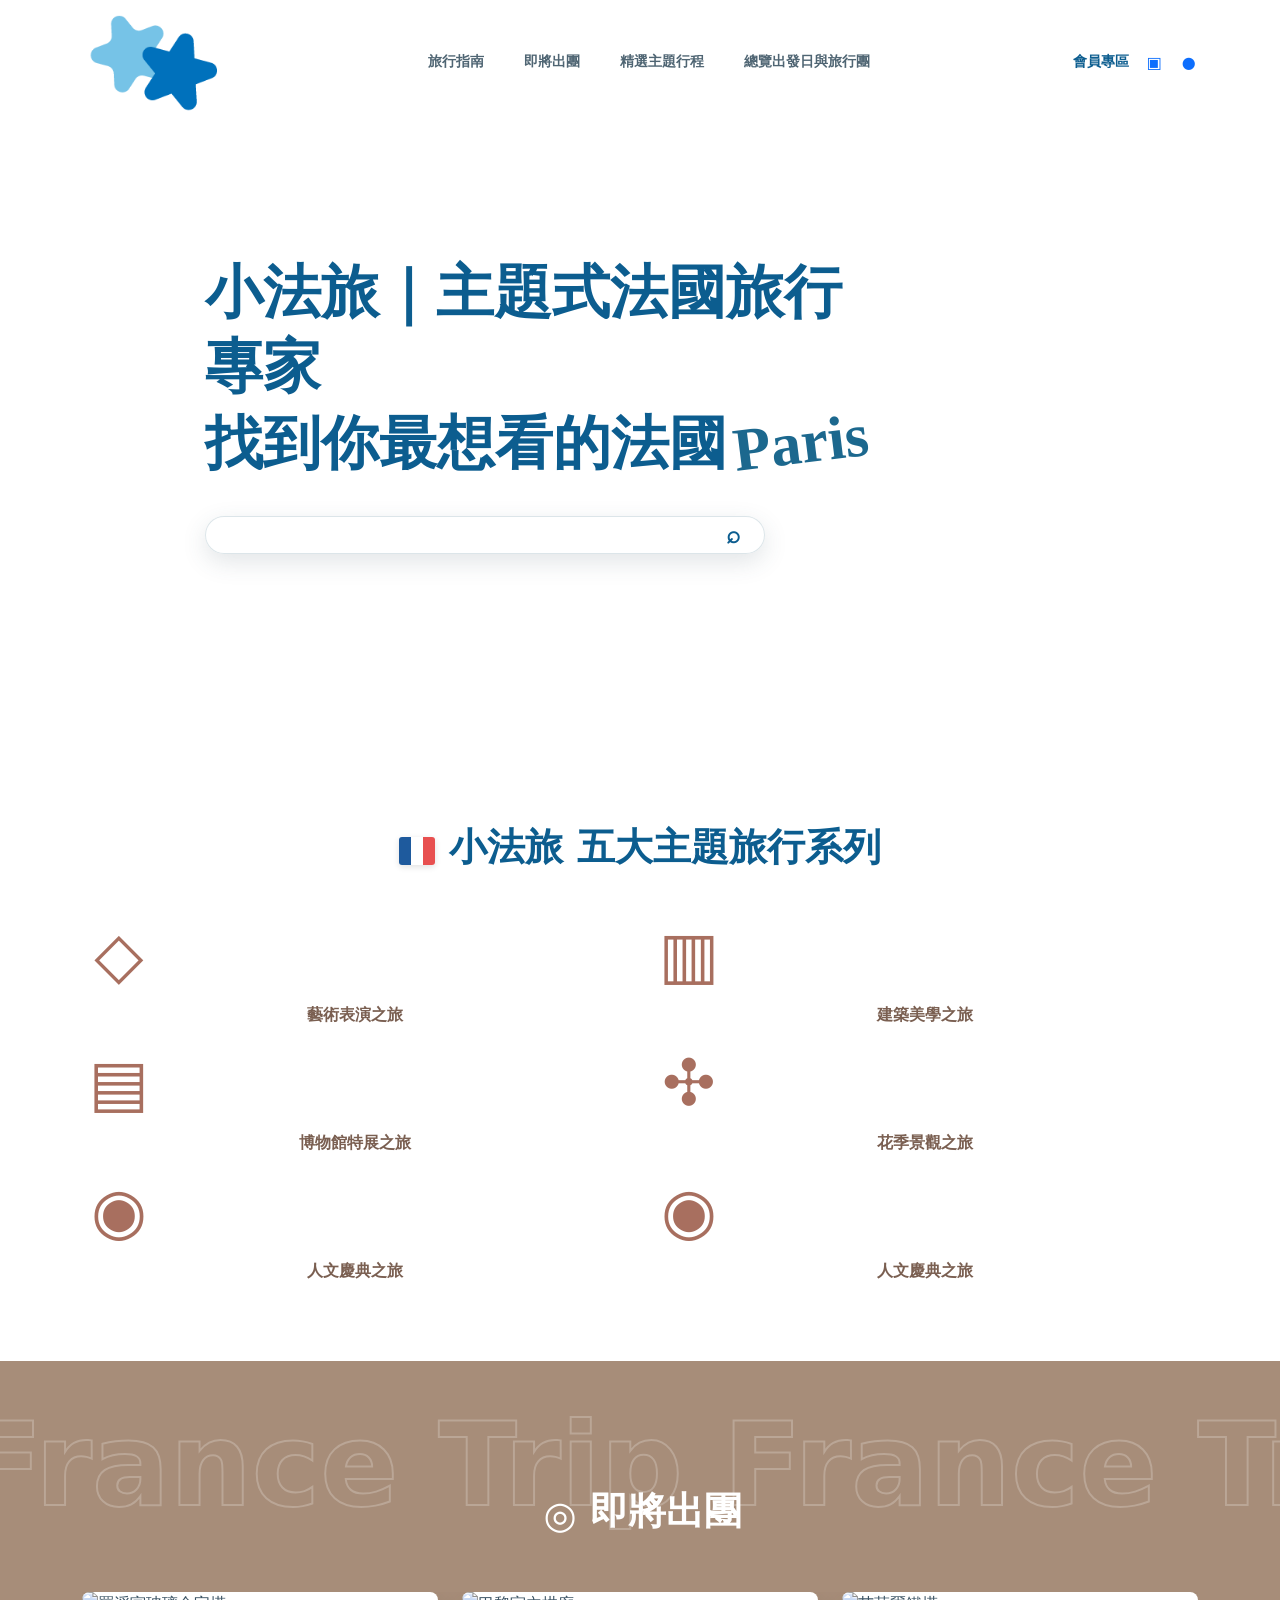
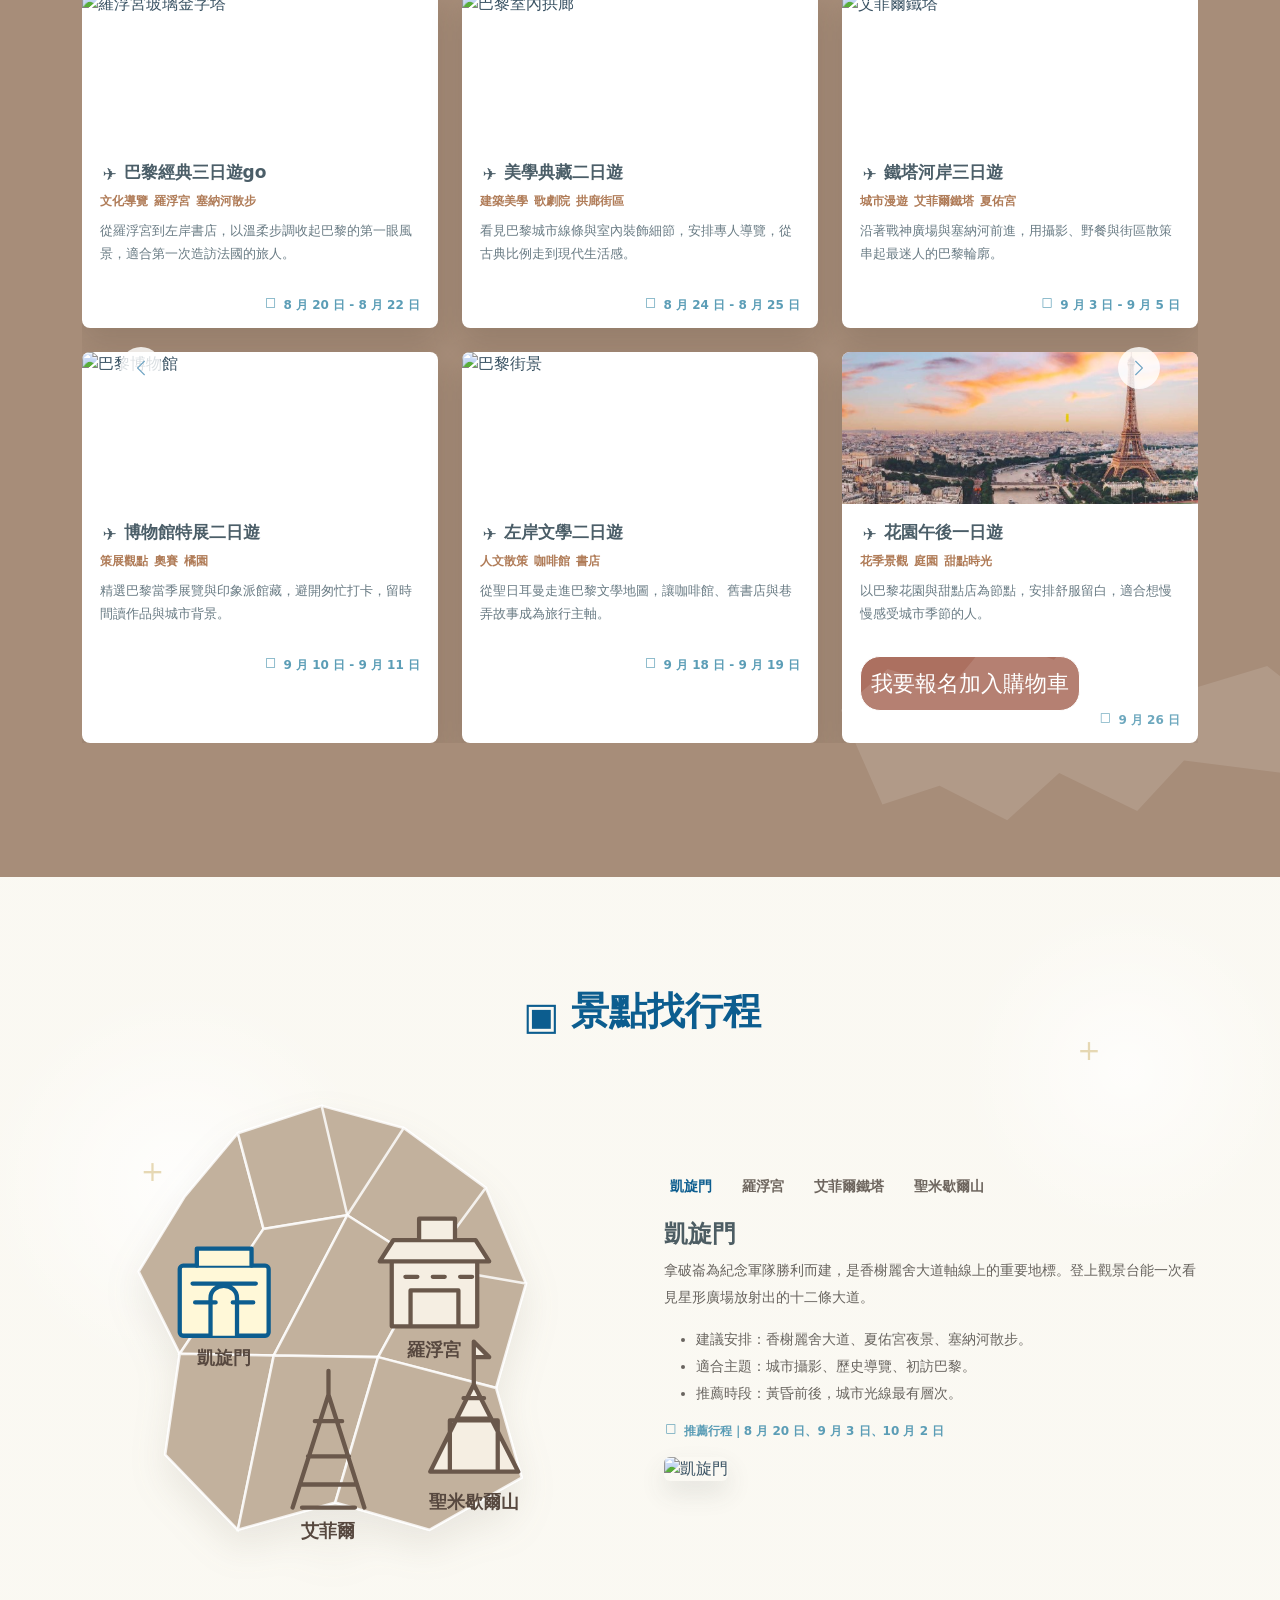
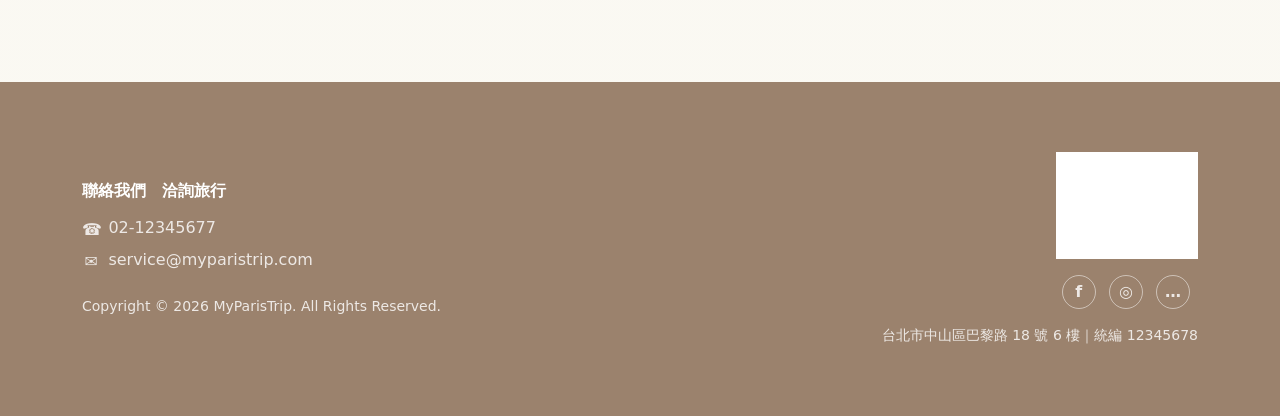
==== index.html @ e254c319 "修改一字" ====
<!doctype html>
<html lang="zh-Hant">
<head>
  <meta charset="utf-8">
  <meta name="viewport" content="width=device-width, initial-scale=1">
  <title>MyParisTrip | 小法旅</title>
  <link href="css/bootstrap.min.css" rel="stylesheet">
  <link href="css/style.css" rel="stylesheet">


<!-- Google tag 260720(gtag.js) -->
<script async src="https://www.googletagmanager.com/gtag/js?id=G-ZLBLERHEBM"></script>
<script>
  window.dataLayer = window.dataLayer || [];
  function gtag(){dataLayer.push(arguments);}
  gtag('js', new Date());

  gtag('config', 'G-ZLBLERHEBM');
</script>


</head>
<body>
  <div class="site-shell">
    <nav class="navbar navbar-expand-lg sticky-top">
      <div class="container">
        <a class="brand-mark" href="#" aria-label="MyParisTrip 首頁">
          <img class="brand-logo" src="images/logo.png" alt="MyParisTrip 小法旅">
        </a>
        <button class="navbar-toggler" type="button" data-bs-toggle="collapse" data-bs-target="#mainNav" aria-controls="mainNav" aria-expanded="false" aria-label="切換選單">
          <span class="navbar-toggler-icon"></span>
        </button>
        <div class="collapse navbar-collapse" id="mainNav">
          <ul class="navbar-nav mx-auto gap-lg-4">
            <li class="nav-item"><a class="nav-link" href="#themes">旅行指南</a></li>
            <li class="nav-item"><a class="nav-link" href="#tours">即將出團</a></li>
            <li class="nav-item"><a class="nav-link" href="#spots">精選主題行程</a></li>
            <li class="nav-item"><a class="nav-link" href="#footer">總覽出發日與旅行團</a></li>
          </ul>
          <div class="d-flex align-items-center gap-3">
            <a class="nav-link active px-0" href="#">會員專區</a>
            <a class="text-primary" href="#" aria-label="購物車"><i class="bi bi-bag-heart-fill"></i></a>
            <a class="text-primary" href="#" aria-label="會員登入"><i class="bi bi-person-fill"></i></a>
          </div>
        </div>
      </div>
    </nav>

    <header class="hero">
      <div class="hero-copy">
        <h1>小法旅｜主題式法國旅行專家<br>找到你最想看的法國<span class="script-word">Paris</span></h1>
        <form class="search-pill" role="search">
          <span class="visually-hidden">搜尋行程</span>
          <span class="flex-grow-1"></span>
          <i class="bi bi-search fs-4"></i>
        </form>
      </div>
    </header>

    <main>
      <section class="theme-section" id="themes">
        <div class="container">
          <h2 class="section-title"><span class="flag" aria-hidden="true"><span></span><span></span><span></span></span>小法旅 五大主題旅行系列</h2>
          <div class="row justify-content-center g-4">
            <div class="col-6 col-md">
              <div class="theme-item"><i class="bi bi-palette2"></i>藝術表演之旅</div>
            </div>
            <div class="col-6 col-md">
              <div class="theme-item"><i class="bi bi-bank2"></i>建築美學之旅</div>
            </div>
            <div class="col-6 col-md">
              <div class="theme-item"><i class="bi bi-columns-gap"></i>博物館特展之旅</div>
            </div>
            <div class="col-6 col-md">
              <div class="theme-item"><i class="bi bi-flower2"></i>花季景觀之旅</div>
            </div>
            <div class="col-6 col-md">
              <div class="theme-item"><i class="bi bi-people"></i>人文慶典之旅</div>
            </div>
              <div class="col-6 col-md">
              <div class="theme-item"><i class="bi bi-people"></i>人文慶典之旅</div>
            </div>
          </div>
        </div>
      </section>

      <section class="tours-section" id="tours">
        <div class="container position-relative">
          <h2 class="section-title"><i class="bi bi-globe-europe-africa me-2"></i>即將出團</h2>
          <div id="tourCarousel" class="carousel slide" data-bs-ride="false">
            <div class="carousel-inner">
              <div class="carousel-item active">
                <div class="row row-cols-1 row-cols-md-2 row-cols-xl-3 g-4">
                  <div class="col">
                    <article class="card tour-card">
                      <img src="https://images.unsplash.com/photo-1499856871958-5b9627545d1a?auto=format&fit=crop&w=800&q=80" alt="羅浮宮玻璃金字塔">
                      <div class="card-body">
                        <h3><i class="bi bi-airplane me-1"></i>巴黎經典三日遊go</h3>
                        <div class="tour-meta"><span>文化導覽</span><span>羅浮宮</span><span>塞納河散步</span></div>
                        <p>從羅浮宮到左岸書店，以溫柔步調收起巴黎的第一眼風景，適合第一次造訪法國的旅人。</p>
                        <div class="tour-date"><i class="bi bi-calendar2-week"></i> 8 月 20 日 - 8 月 22 日</div>
                      </div>
                    </article>
                  </div>
                  <div class="col">
                    <article class="card tour-card">
                      <img src="https://images.unsplash.com/photo-1522093007474-d86e9bf7ba6f?auto=format&fit=crop&w=800&q=80" alt="巴黎室內拱廊">
                      <div class="card-body">
                        <h3><i class="bi bi-airplane me-1"></i>美學典藏二日遊</h3>
                        <div class="tour-meta"><span>建築美學</span><span>歌劇院</span><span>拱廊街區</span></div>
                        <p>看見巴黎城市線條與室內裝飾細節，安排專人導覽，從古典比例走到現代生活感。</p>
                        <div class="tour-date"><i class="bi bi-calendar2-week"></i> 8 月 24 日 - 8 月 25 日</div>
                      </div>
                    </article>
                  </div>
                  <div class="col">
                    <article class="card tour-card">
                      <img src="https://images.unsplash.com/photo-1502602898657-3e91760cbb34?auto=format&fit=crop&w=800&q=80" alt="艾菲爾鐵塔">
                      <div class="card-body">
                        <h3><i class="bi bi-airplane me-1"></i>鐵塔河岸三日遊</h3>
                        <div class="tour-meta"><span>城市漫遊</span><span>艾菲爾鐵塔</span><span>夏佑宮</span></div>
                        <p>沿著戰神廣場與塞納河前進，用攝影、野餐與街區散策串起最迷人的巴黎輪廓。</p>
                        <div class="tour-date"><i class="bi bi-calendar2-week"></i> 9 月 3 日 - 9 月 5 日</div>
                      </div>
                    </article>
                  </div>
                  <div class="col">
                    <article class="card tour-card">
                      <img src="https://images.unsplash.com/photo-1534270804882-6b5048b1c1fc?auto=format&fit=crop&w=800&q=80" alt="巴黎博物館">
                      <div class="card-body">
                        <h3><i class="bi bi-airplane me-1"></i>博物館特展二日遊</h3>
                        <div class="tour-meta"><span>策展觀點</span><span>奧賽</span><span>橘園</span></div>
                        <p>精選巴黎當季展覽與印象派館藏，避開匆忙打卡，留時間讀作品與城市背景。</p>
                        <div class="tour-date"><i class="bi bi-calendar2-week"></i> 9 月 10 日 - 9 月 11 日</div>
                      </div>
                    </article>
                  </div>
                  <div class="col">
                    <article class="card tour-card">
                      <img src="https://images.unsplash.com/photo-1520939817895-060bdaf4fe1b?auto=format&fit=crop&w=800&q=80" alt="巴黎街景">
                      <div class="card-body">
                        <h3><i class="bi bi-airplane me-1"></i>左岸文學二日遊</h3>
                        <div class="tour-meta"><span>人文散策</span><span>咖啡館</span><span>書店</span></div>
                        <p>從聖日耳曼走進巴黎文學地圖，讓咖啡館、舊書店與巷弄故事成為旅行主軸。</p>
                        <div class="tour-date"><i class="bi bi-calendar2-week"></i> 9 月 18 日 - 9 月 19 日</div>
                      </div>
                    </article>
                  </div>
                  <div class="col">
                    <article class="card tour-card">
                      <img src="images/paris.jpg" alt="巴黎花園午後">
                      <div class="card-body">
                        <h3><i class="bi bi-airplane me-1"></i>花園午後一日遊</h3>
                        <div class="tour-meta"><span>花季景觀</span><span>庭園</span><span>甜點時光</span></div>
                        <p>以巴黎花園與甜點店為節點，安排舒服留白，適合想慢慢感受城市季節的人。</p><a href="#" type="button" class="btnstyle" >我要報名加入購物車</a>
                        <div class="tour-date"><i class="bi bi-calendar2-week"></i> 9 月 26 日</div>
                      </div>
                    </article>
                  </div>
                </div>
              </div>
              <div class="carousel-item">
                <div class="row row-cols-1 row-cols-md-2 row-cols-xl-3 g-4">
                  <div class="col">
                    <article class="card tour-card">
                      <img src="https://images.unsplash.com/photo-1511739001486-6bfe10ce785f?auto=format&fit=crop&w=800&q=80" alt="巴黎凱旋門">
                      <div class="card-body">
                        <h3><i class="bi bi-airplane me-1"></i>凱旋門夜色一日遊</h3>
                        <div class="tour-meta"><span>夜景攝影</span><span>香榭大道</span><span>城市觀景</span></div>
                        <p>從黃昏到入夜掌握巴黎光線，保留觀景台與街拍時間，拍下城市最閃亮的一面。</p>
                        <div class="tour-date"><i class="bi bi-calendar2-week"></i> 10 月 2 日</div>
                      </div>
                    </article>
                  </div>
                  <div class="col">
                    <article class="card tour-card">
                      <img src="https://images.unsplash.com/photo-1550340499-a6c60fc8287c?auto=format&fit=crop&w=800&q=80" alt="凡爾賽宮">
                      <div class="card-body">
                        <h3><i class="bi bi-airplane me-1"></i>凡爾賽宮廷二日遊</h3>
                        <div class="tour-meta"><span>宮廷文化</span><span>花園</span><span>歷史導覽</span></div>
                        <p>從鏡廳到王后村莊，將法國宮廷、庭園規劃與生活故事完整串聯。</p>
                        <div class="tour-date"><i class="bi bi-calendar2-week"></i> 10 月 7 日 - 10 月 8 日</div>
                      </div>
                    </article>
                  </div>
                  <div class="col">
                    <article class="card tour-card">
                      <img src="https://images.unsplash.com/photo-1471623432079-b009d30b6729?auto=format&fit=crop&w=800&q=80" alt="法國市集">
                      <div class="card-body">
                        <h3><i class="bi bi-airplane me-1"></i>巴黎市集半日遊</h3>
                        <div class="tour-meta"><span>在地生活</span><span>市集</span><span>料理靈感</span></div>
                        <p>拜訪街區市集與熟食攤，認識法國餐桌文化，也把可帶回家的風味筆記整理好。</p>
                        <div class="tour-date"><i class="bi bi-calendar2-week"></i> 10 月 15 日</div>
                      </div>
                    </article>
                  </div>
                  <div class="col">
                    <article class="card tour-card">
                      <img src="https://images.unsplash.com/photo-1569949381669-ecf31ae8e613?auto=format&fit=crop&w=800&q=80" alt="蒙馬特街區">
                      <div class="card-body">
                        <h3><i class="bi bi-airplane me-1"></i>蒙馬特藝術一日遊</h3>
                        <div class="tour-meta"><span>藝術街區</span><span>聖心堂</span><span>畫家廣場</span></div>
                        <p>沿著坡道與畫家廣場行走，透過故事理解蒙馬特如何成為巴黎藝術想像的入口。</p>
                        <div class="tour-date"><i class="bi bi-calendar2-week"></i> 10 月 21 日</div>
                      </div>
                    </article>
                  </div>
                  <div class="col">
                    <article class="card tour-card">
                      <img src="https://images.unsplash.com/photo-1513622470522-26c3c8a854bc?auto=format&fit=crop&w=800&q=80" alt="巴黎聖母院周邊">
                      <div class="card-body">
                        <h3><i class="bi bi-airplane me-1"></i>西堤島歷史半日遊</h3>
                        <div class="tour-meta"><span>城市起點</span><span>聖禮拜堂</span><span>河島散步</span></div>
                        <p>從巴黎的發源地出發，穿過玻璃彩窗、河岸書攤與老街，讀懂城市的時間層次。</p>
                        <div class="tour-date"><i class="bi bi-calendar2-week"></i> 10 月 28 日</div>
                      </div>
                    </article>
                  </div>
                  <div class="col">
                    <article class="card tour-card">
                      <img src="https://images.unsplash.com/photo-1520939817895-060bdaf4fe1b?auto=format&fit=crop&w=800&q=80" alt="巴黎街道">
                      <div class="card-body">
                        <h3><i class="bi bi-airplane me-1"></i>巴黎慢旅三日遊</h3>
                        <div class="tour-meta"><span>自由節奏</span><span>街區</span><span>生活選物</span></div>
                        <p>把城市切成幾個舒服片段，上午導覽、下午自由探索，旅行不趕路也很豐富。</p>
                        <div class="tour-date"><i class="bi bi-calendar2-week"></i> 11 月 5 日 - 11 月 7 日</div>
                      </div>
                    </article>
                  </div>
                </div>
              </div>
            </div>
            <button class="carousel-control-prev" type="button" data-bs-target="#tourCarousel" data-bs-slide="prev" aria-label="上一組行程">
              <span class="carousel-control-prev-icon" aria-hidden="true"></span>
            </button>
            <button class="carousel-control-next" type="button" data-bs-target="#tourCarousel" data-bs-slide="next" aria-label="下一組行程">
              <span class="carousel-control-next-icon" aria-hidden="true"></span>
            </button>
          </div>
        </div>
      </section>

      <section class="spot-section" id="spots">
        <div class="container">
          <h2 class="section-title"><i class="bi bi-camera-fill me-2"></i>景點找行程</h2>
          <div class="row align-items-center g-5">
            <div class="col-lg-6">
              <div class="map-wrap">
                <svg class="france-map" viewBox="0 0 620 560" role="img" aria-label="可點擊的法國景點地圖">
                  <path class="map-land" d="M180 54 278 22 374 48 470 118 517 230 482 352 512 457 404 518 294 486 180 518 95 430 112 312 64 216 118 128Z"/>
                  <path class="map-land" d="M180 54 210 166 112 312 64 216 118 128Z"/>
                  <path class="map-land" d="M210 166 308 150 278 22 180 54Z"/>
                  <path class="map-land" d="M308 150 374 48 470 118 402 210Z"/>
                  <path class="map-land" d="M210 166 112 312 222 314 308 150Z"/>
                  <path class="map-land" d="M308 150 402 210 344 316 222 314Z"/>
                  <path class="map-land" d="M402 210 517 230 482 352 344 316Z"/>
                  <path class="map-land" d="M112 312 95 430 180 518 222 314Z"/>
                  <path class="map-land" d="M222 314 344 316 294 486 180 518Z"/>
                  <path class="map-land" d="M344 316 482 352 512 457 404 518 294 486Z"/>

                  <g class="landmark-btn active" data-spot="arc" tabindex="0" role="button" aria-label="切換凱旋門">
                    <rect class="icon-fill" x="112" y="215" width="104" height="82" rx="4"/>
                    <path class="icon-fill" d="M132 215v-20h64v20M148 297v-44c0-19 31-19 31 0v44M127 236h74M130 258h24M174 258h24"/>
                    <text x="164" y="330" text-anchor="middle" fill="#57483f" font-size="21" font-weight="800">凱旋門</text>
                  </g>

                  <g class="landmark-btn" data-spot="louvre" tabindex="0" role="button" aria-label="切換羅浮宮">
                    <path class="icon-fill" d="M360 204h100v76H360zM346 204h128l-16-25h-96zM382 280v-42h56v42M376 222h14M408 222h14M440 222h14"/>
                    <path class="icon-fill" d="M392 178v-24h42v24"/>
                    <text x="410" y="315" text-anchor="middle" fill="#57483f" font-size="21" font-weight="800">羅浮宮</text>
                  </g>

                  <g class="landmark-btn" data-spot="eiffel" tabindex="0" role="button" aria-label="切換艾菲爾鐵塔">
                    <path class="icon-fill" d="M286 360 244 492M286 360l42 132M262 432h48M253 465h66M286 332v28M270 391h32M255 492h62"/>
                    <text x="286" y="526" text-anchor="middle" fill="#57483f" font-size="21" font-weight="800">艾菲爾</text>
                  </g>

                  <g class="landmark-btn" data-spot="mont" tabindex="0" role="button" aria-label="切換聖米歇爾山">
                    <path class="icon-fill" d="M405 450 456 348 508 450zM428 450v-60h56v60M456 348v-50M438 388h36M444 364h24M456 298l18 18h-18"/>
                    <text x="456" y="492" text-anchor="middle" fill="#57483f" font-size="21" font-weight="800">聖米歇爾山</text>
                  </g>
                </svg>
              </div>
            </div>
            <div class="col-lg-6">
              <article class="spot-panel">
                <ul class="spot-tabs" aria-label="景點選單">
                  <li><button class="spot-tab active" type="button" data-spot="arc">凱旋門</button></li>
                  <li><button class="spot-tab" type="button" data-spot="louvre">羅浮宮</button></li>
                  <li><button class="spot-tab" type="button" data-spot="eiffel">艾菲爾鐵塔</button></li>
                  <li><button class="spot-tab" type="button" data-spot="mont">聖米歇爾山</button></li>
                </ul>
                <h3 id="spotTitle">凱旋門</h3>
                <p id="spotLead">拿破崙為紀念軍隊勝利而建，是香榭麗舍大道軸線上的重要地標。登上觀景台能一次看見星形廣場放射出的十二條大道。</p>
                <ul id="spotList">
                  <li>建議安排：香榭麗舍大道、夏佑宮夜景、塞納河散步。</li>
                  <li>適合主題：城市攝影、歷史導覽、初訪巴黎。</li>
                  <li>推薦時段：黃昏前後，城市光線最有層次。</li>
                </ul>
                <div class="tour-date justify-content-start mb-3"><i class="bi bi-calendar2-week"></i><span id="spotDate">推薦行程｜8 月 20 日、9 月 3 日、10 月 2 日</span></div>
                <img class="spot-photo" id="spotPhoto" src="https://images.unsplash.com/photo-1511739001486-6bfe10ce785f?auto=format&fit=crop&w=900&q=80" alt="凱旋門">
              </article>
            </div>
          </div>
        </div>
      </section>
    </main>

    <footer class="footer" id="footer">
      <div class="container">
        <div class="row align-items-center gy-5">
          <div class="col-md-6">
            <h3 class="fs-6 mb-3">聯絡我們　洽詢旅行</h3>
            <p class="mb-2"><i class="bi bi-telephone me-2"></i>02-12345677</p>
            <p class="mb-4"><i class="bi bi-envelope me-2"></i>service@myparistrip.com</p>
            <p class="small mb-0">Copyright © 2026 MyParisTrip. All Rights Reserved.</p>
          </div>
          <div class="col-md-6 text-md-end">
            <a class="brand-mark justify-content-md-end text-white mb-3" href="#">
              <img class="brand-logo" src="images/logo.png" alt="MyParisTrip 小法旅">
            </a>
            <div class="mb-3">
              <a class="social-link" href="#" aria-label="Facebook"><i class="bi bi-facebook"></i></a>
              <a class="social-link" href="#" aria-label="Instagram"><i class="bi bi-instagram"></i></a>
              <a class="social-link" href="#" aria-label="LINE"><i class="bi bi-chat-dots"></i></a>
            </div>
            <p class="small mb-0">台北市中山區巴黎路 18 號 6 樓｜統編 12345678</p>
          </div>
        </div>
      </div>
    </footer>
  </div>
  <script>

  // 「我要報名加入購物車」按鈕：顯示提示並送出 GA4 add_to_cart 事件。
    var abc = document.querySelector(".btnstyle");
    abc.addEventListener("click", function (event) {
      event.preventDefault();

      gtag("event", "add_to_cart", {
        currency: "新台幣",
        value: 30.03,
        items: [
          {
            item_id: "TOUR_GARDEN_AFTERNOON_DAY",
            item_name: "花園午後一日遊",
            affiliation: "MyParisTrip 小法旅",
            index: 0,
            item_brand: "MyParisTrip",
            item_category: "花季景觀",
            item_category2: "一日遊",
            item_category3: "巴黎",
            item_list_id: "upcoming_tours",
            item_list_name: "即將出團",
            price: 30.03,
            quantity: 1
          }
        ]
      });

      alert("您已將商品加入購物車");
    }, false);
  </script>
  <script src="js/bootstrap.bundle.min.js"></script>
  <script>
    const spots = {
      arc: {
        title: "凱旋門",
        lead: "拿破崙為紀念軍隊勝利而建，是香榭麗舍大道軸線上的重要地標。登上觀景台能一次看見星形廣場放射出的十二條大道。",
        list: [
          "建議安排：香榭麗舍大道、夏佑宮夜景、塞納河散步。",
          "適合主題：城市攝影、歷史導覽、初訪巴黎。",
          "推薦時段：黃昏前後，城市光線最有層次。"
        ],
        date: "推薦行程｜8 月 20 日、9 月 3 日、10 月 2 日",
        image: "https://images.unsplash.com/photo-1511739001486-6bfe10ce785f?auto=format&fit=crop&w=900&q=80",
        alt: "凱旋門"
      },
      louvre: {
        title: "羅浮宮",
        lead: "從王宮到世界級博物館，羅浮宮收藏橫跨古文明與歐洲藝術史。小法旅以主題路線帶你避開迷路感，聚焦真正想看的作品。",
        list: [
          "建議安排：玻璃金字塔、黎塞留翼、杜樂麗花園。",
          "適合主題：藝術史、策展觀察、經典館藏。",
          "推薦時段：平日上午或夜間開館日。"
        ],
        date: "推薦行程｜8 月 20 日、9 月 10 日、10 月 7 日",
        image: "https://images.unsplash.com/photo-1499856871958-5b9627545d1a?auto=format&fit=crop&w=900&q=80",
        alt: "羅浮宮玻璃金字塔"
      },
      eiffel: {
        title: "艾菲爾鐵塔",
        lead: "巴黎最具辨識度的城市符號，白天適合從戰神廣場散步取景，夜晚則能在河岸看見鐵塔閃燈。",
        list: [
          "建議安排：戰神廣場、夏佑宮、塞納河遊船。",
          "適合主題：城市漫遊、攝影、浪漫紀念日。",
          "推薦時段：日落前一小時抵達最佳。"
        ],
        date: "推薦行程｜9 月 3 日、9 月 26 日、11 月 5 日",
        image: "https://images.unsplash.com/photo-1502602898657-3e91760cbb34?auto=format&fit=crop&w=900&q=80",
        alt: "艾菲爾鐵塔"
      },
      mont: {
        title: "聖米歇爾山",
        lead: "位在諾曼第潮汐灘上的修道院小島，隨潮水變化呈現截然不同的景色，是法國最夢幻的世界遺產之一。",
        list: [
          "建議安排：修道院導覽、潮汐步道、諾曼第小鎮。",
          "適合主題：世界遺產、建築美學、自然景觀。",
          "推薦時段：配合潮汐表規劃一日或二日行程。"
        ],
        date: "推薦行程｜10 月 7 日、10 月 21 日、11 月 5 日",
        image: "https://images.unsplash.com/photo-1518129364064-04266b5ca8e4?auto=format&fit=crop&w=900&q=80",
        alt: "聖米歇爾山"
      }
    };

    const title = document.querySelector("#spotTitle");
    const lead = document.querySelector("#spotLead");
    const list = document.querySelector("#spotList");
    const date = document.querySelector("#spotDate");
    const photo = document.querySelector("#spotPhoto");
    const tabs = document.querySelectorAll(".spot-tab");
    const markers = document.querySelectorAll(".landmark-btn");

    function setSpot(key) {
      const spot = spots[key];
      title.textContent = spot.title;
      lead.textContent = spot.lead;
      list.innerHTML = spot.list.map((item) => `<li>${item}</li>`).join("");
      date.textContent = spot.date;
      photo.src = spot.image;
      photo.alt = spot.alt;

      tabs.forEach((tab) => tab.classList.toggle("active", tab.dataset.spot === key));
      markers.forEach((marker) => marker.classList.toggle("active", marker.dataset.spot === key));
    }

    [...tabs, ...markers].forEach((control) => {
      control.addEventListener("click", () => setSpot(control.dataset.spot));
      control.addEventListener("keydown", (event) => {
        if (event.key === "Enter" || event.key === " ") {
          event.preventDefault();
          setSpot(control.dataset.spot);
        }
      });
    });


  </script>


  
</body>
</html>
---- css/style.css ----
:root {
  --brand-blue: #0c5d8f;
  --brand-teal: #367f95;
  --brand-brown: #a78d79;
  --brand-brown-dark: #8d735f;
  --brand-ink: #31546a;
  --paper: #faf8f1;
  --map: #c2b19d;
}

body {
  margin: 0;
  font-family: "Noto Sans TC", "Microsoft JhengHei", system-ui, -apple-system, sans-serif;
  color: #395263;
  background: #fff;
  letter-spacing: 0;
}

img {
  max-width: 100%;
}

.bi {
  display: inline-block;
  width: 1.15em;
  min-width: 1.15em;
  color: currentColor;
  font-style: normal;
  line-height: 1;
  text-align: center;
  vertical-align: -.12em;
}

.bi::before {
  content: "•";
  font-weight: 900;
}

.bi-buildings-fill::before { content: "△"; }
.bi-bag-heart-fill::before { content: "▣"; }
.bi-person-fill::before { content: "●"; }
.bi-search::before { content: "⌕"; }
.bi-palette2::before { content: "◇"; }
.bi-bank2::before { content: "▥"; }
.bi-columns-gap::before { content: "▤"; }
.bi-flower2::before { content: "✣"; }
.bi-people::before { content: "◉"; }
.bi-globe-europe-africa::before { content: "◎"; }
.bi-airplane::before { content: "✈"; }
.bi-calendar2-week::before { content: "□"; }
.bi-camera-fill::before { content: "▣"; }
.bi-telephone::before { content: "☎"; }
.bi-envelope::before { content: "✉"; }
.bi-facebook::before { content: "f"; }
.bi-instagram::before { content: "◎"; }
.bi-chat-dots::before { content: "…"; }

.site-shell {
  max-width: 1440px;
  margin: 0 auto;
  overflow: hidden;
  background: #fff;
  box-shadow: 0 0 24px rgba(56, 76, 90, .08);
}

.navbar {
  min-height: 64px;
  background: rgba(255, 255, 255, .96);
  backdrop-filter: blur(12px);
}

.brand-mark {
  display: inline-flex;
  align-items: center;
  gap: 10px;
  color: var(--brand-blue);
  font-weight: 900;
  line-height: 1;
  text-decoration: none;
}

.brand-logo {
  width: 142px;
  height: auto;
  display: block;
}

.brand-mark small {
  display: block;
  margin-top: 4px;
  color: #8f8f8f;
  font-size: 11px;
  font-weight: 700;
  letter-spacing: 2px;
}

.nav-link {
  color: #4f6573;
  font-size: 14px;
  font-weight: 700;
}

.nav-link.active,
.nav-link:hover {
  color: var(--brand-blue);
}

.hero {
  position: relative;
  min-height: 630px;
  display: flex;
  align-items: center;
  background:
    linear-gradient(90deg, rgba(255,255,255,.55) 0%, rgba(255,255,255,.16) 45%, rgba(255,255,255,.02) 100%),
    url("https://images.unsplash.com/photo-1549144511-f099e773c147?auto=format&fit=crop&w=1800&q=85") center / cover;
  isolation: isolate;
}

.hero::after {
  content: "";
  position: absolute;
  left: -5%;
  right: -5%;
  bottom: -1px;
  height: 150px;
  background: #fff;
  clip-path: polygon(0 62%, 16% 84%, 37% 69%, 58% 84%, 78% 64%, 100% 36%, 100% 100%, 0 100%);
  z-index: -1;
}

.hero-copy {
  width: min(680px, 92vw);
  margin-left: clamp(22px, 16vw, 230px);
  padding-bottom: 66px;
}

.hero h1 {
  color: var(--brand-blue);
  font-size: clamp(32px, 4.5vw, 58px);
  font-weight: 900;
  line-height: 1.28;
  text-shadow: 0 2px 15px rgba(255,255,255,.75);
}

.script-word {
  display: inline-block;
  margin-left: 6px;
  font-family: "Brush Script MT", "Segoe Script", cursive;
  color: #1c688e;
  font-size: 1.06em;
  transform: rotate(-7deg);
}

.search-pill {
  max-width: 560px;
  height: 38px;
  margin-top: 34px;
  display: flex;
  align-items: center;
  padding: 0 18px;
  border: 0;
  border-radius: 999px;
  background: rgba(255,255,255,.92);
  box-shadow: inset 0 0 0 1px rgba(42, 94, 120, .16), 0 8px 24px rgba(58, 82, 96, .15);
  color: var(--brand-blue);
}

.theme-section {
  padding: 72px 18px 78px;
  background: #fff;
}

.section-title {
  margin-bottom: 52px;
  color: var(--brand-blue);
  font-size: clamp(25px, 3vw, 38px);
  font-weight: 900;
  text-align: center;
}

.flag {
  display: inline-grid;
  grid-template-columns: repeat(3, 12px);
  width: 36px;
  height: 28px;
  margin-right: 14px;
  vertical-align: -5px;
  border-radius: 3px;
  overflow: hidden;
  box-shadow: 0 2px 6px rgba(0,0,0,.12);
}

.flag span:nth-child(1) { background: #1e5a9d; }
.flag span:nth-child(2) { background: #fff; }
.flag span:nth-child(3) { background: #e85050; }

.theme-item {
  text-align: center;
  color: #7a5f51;
  font-weight: 800;
}

.theme-item i {
  display: block;
  margin-bottom: 16px;
  color: #a86f5f;
  font-size: clamp(42px, 5vw, 66px);
}

.tours-section {
  position: relative;
  padding: 128px 18px 134px;
  background: var(--brand-brown);
  overflow: hidden;
}

.tours-section::before {
  content: "France Trip France Trip France Trip";
  position: absolute;
  top: 18px;
  left: -36px;
  color: transparent;
  -webkit-text-stroke: 2px rgba(255,255,255,.22);
  font-size: clamp(58px, 9vw, 132px);
  font-weight: 900;
  white-space: nowrap;
  pointer-events: none;
}

.tours-section::after {
  content: "";
  position: absolute;
  right: -60px;
  bottom: 16px;
  width: min(520px, 50vw);
  aspect-ratio: 1.65;
  background: rgba(255,255,255,.16);
  clip-path: polygon(4% 52%, 13% 39%, 25% 45%, 33% 29%, 45% 36%, 52% 22%, 66% 28%, 72% 45%, 86% 38%, 96% 51%, 89% 72%, 70% 68%, 61% 84%, 46% 72%, 36% 87%, 23% 76%, 12% 82%);
  opacity: .7;
}

.tours-section .section-title {
  position: relative;
  z-index: 1;
  color: #fff;
  margin-bottom: 58px;
}

.tour-card {
  height: 100%;
  overflow: hidden;
  border: 0;
  border-radius: 8px;
  box-shadow: 0 14px 32px rgba(62, 49, 41, .18);
}

.tour-card img {
  width: 100%;
  height: 152px;
  object-fit: cover;
}

.tour-card .card-body {
  padding: 18px 18px 14px;
}

.tour-card h3 {
  margin: 0 0 9px;
  color: #4b5e68;
  font-size: 17px;
  font-weight: 900;
}

.tour-meta {
  display: flex;
  flex-wrap: wrap;
  gap: 6px;
  margin-bottom: 10px;
  color: #b07c58;
  font-size: 12px;
  font-weight: 800;
}

.tour-card p {
  min-height: 66px;
  margin-bottom: 10px;
  color: #697b84;
  font-size: 13px;
  line-height: 1.75;
}

.tour-date {
  display: flex;
  justify-content: end;
  gap: 6px;
  color: #5b9db6;
  font-size: 12px;
  font-weight: 700;
}

.carousel-control-prev,
.carousel-control-next {
  width: 42px;
  height: 42px;
  top: 50%;
  border-radius: 50%;
  background: rgba(255,255,255,.82);
  opacity: 1;
  transform: translateY(-50%);
}

.carousel-control-prev { left: clamp(6px, 3vw, 44px); }
.carousel-control-next { right: clamp(6px, 3vw, 44px); }

.carousel-control-prev-icon,
.carousel-control-next-icon {
  width: 18px;
  height: 18px;
  filter: invert(41%) sepia(13%) saturate(993%) hue-rotate(158deg);
}

.spot-section {
  position: relative;
  padding: 112px 18px 116px;
  background:
    radial-gradient(circle at 14% 38%, rgba(255,255,255,.8), transparent 16%),
    radial-gradient(circle at 88% 24%, rgba(255,255,255,.7), transparent 13%),
    linear-gradient(0deg, rgba(250,248,241,.9), rgba(250,248,241,.9)),
    url("https://www.transparenttextures.com/patterns/paper-fibers.png");
}

.spot-section::before,
.spot-section::after {
  content: "+";
  position: absolute;
  color: #c7a755;
  font-size: 28px;
  opacity: .42;
}

.spot-section::before { left: 11%; top: 34%; }
.spot-section::after { right: 14%; top: 19%; }

.map-wrap {
  max-width: 530px;
  margin: 0 auto;
}

.france-map {
  width: 100%;
  height: auto;
  filter: drop-shadow(0 18px 18px rgba(104, 88, 74, .11));
}

.map-land {
  fill: var(--map);
  stroke: rgba(255,255,255,.82);
  stroke-width: 3;
}

.landmark-btn {
  cursor: pointer;
  transition: transform .2s ease, opacity .2s ease;
  transform-box: fill-box;
  transform-origin: center;
}

.landmark-btn:hover,
.landmark-btn.active {
  transform: translateY(-6px);
}

.landmark-btn .icon-fill {
  fill: #f5eee2;
  stroke: #6a584b;
  stroke-width: 5;
  stroke-linecap: round;
  stroke-linejoin: round;
}

.landmark-btn.active .icon-fill {
  fill: #fff8d8;
  stroke: var(--brand-blue);
}

.spot-panel {
  max-width: 600px;
}

.spot-tabs {
  display: flex;
  flex-wrap: wrap;
  gap: 10px 18px;
  margin-bottom: 20px;
  padding: 0;
  list-style: none;
}

.spot-tab {
  border: 0;
  background: transparent;
  color: #6d655e;
  font-size: 14px;
  font-weight: 900;
}

.spot-tab.active {
  color: var(--brand-blue);
}

.spot-panel h3 {
  color: #4d5d63;
  font-size: 24px;
  font-weight: 900;
}

.spot-panel p,
.spot-panel li {
  color: #68645f;
  font-size: 14px;
  line-height: 1.9;
}

.spot-photo {
  width: min(420px, 100%);
  aspect-ratio: 16 / 9;
  object-fit: cover;
  border-radius: 6px;
  box-shadow: 0 12px 26px rgba(68, 74, 78, .12);
}

.footer {
  padding: 70px 18px;
  color: rgba(255,255,255,.82);
  background: #9b826d;
}

.footer h2,
.footer h3 {
  color: #fff;
  font-weight: 900;
}

.footer a {
  color: rgba(255,255,255,.82);
  text-decoration: none;
}

.social-link {
  display: inline-grid;
  width: 34px;
  height: 34px;
  margin-right: 8px;
  place-items: center;
  border: 1px solid rgba(255,255,255,.5);
  border-radius: 50%;
}

.footer .brand-logo {
  filter: brightness(0) invert(1);
}

@media (max-width: 991.98px) {
  .hero {
    min-height: 540px;
    background-position: 62% center;
  }

  .hero-copy {
    margin-left: 24px;
  }

  .carousel-control-prev,
  .carousel-control-next {
    top: auto;
    bottom: -70px;
  }

  .spot-panel {
    margin: 36px auto 0;
  }
}

@media (max-width: 575.98px) {
  .hero {
    min-height: 470px;
  }

  .hero-copy {
    margin-inline: 18px;
  }

  .theme-section,
  .tours-section,
  .spot-section {
    padding-block: 70px;
  }

  .tour-card img {
    height: 180px;
  }
}

/* 加入購物車button */ 
a.btnstyle {
  color:white;
  background-color:#ac7060;
  font-size: 22px;
  padding: 10px 10px;
  border:1px solid #ffffff;
  border-radius:20px;
  cursor: pointer;
  text-decoration: none;
  line-height:1.5em;
}
a.btnstyle:hover {
  background-color:#00438a;
}
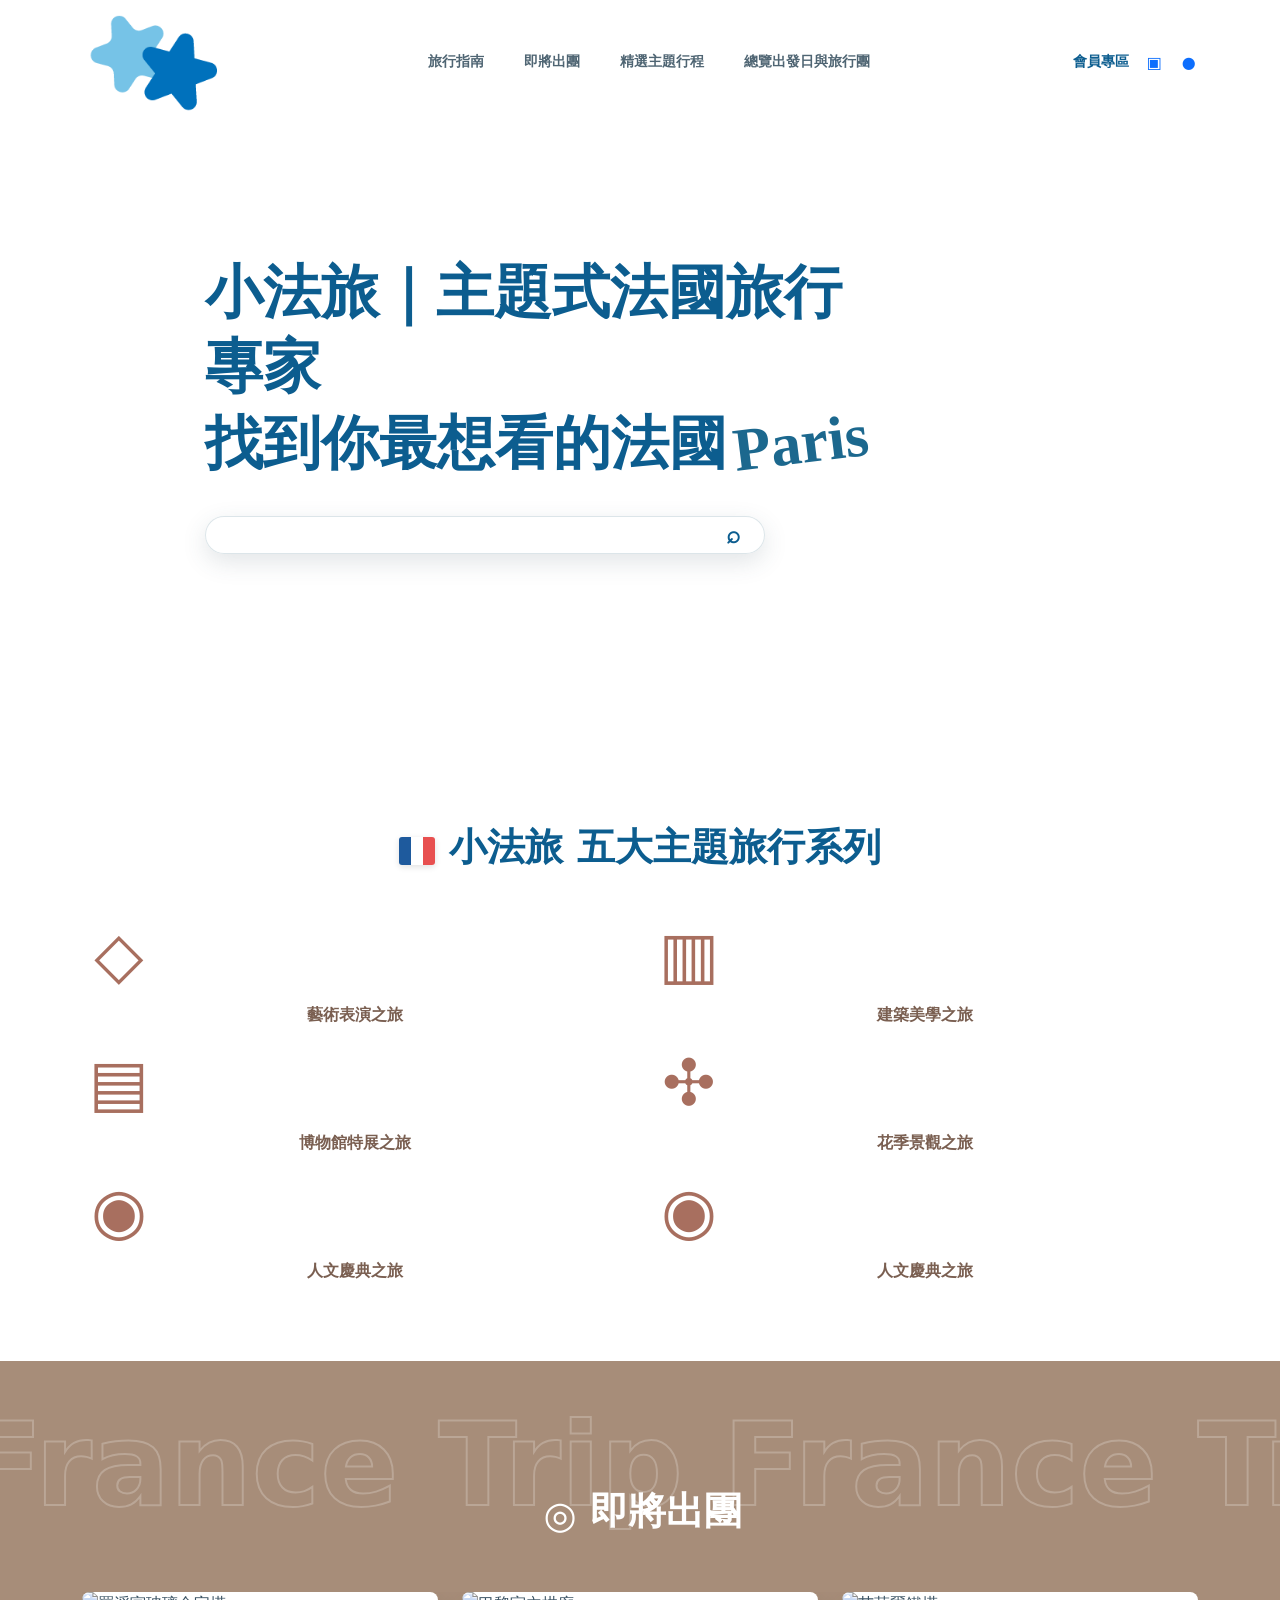
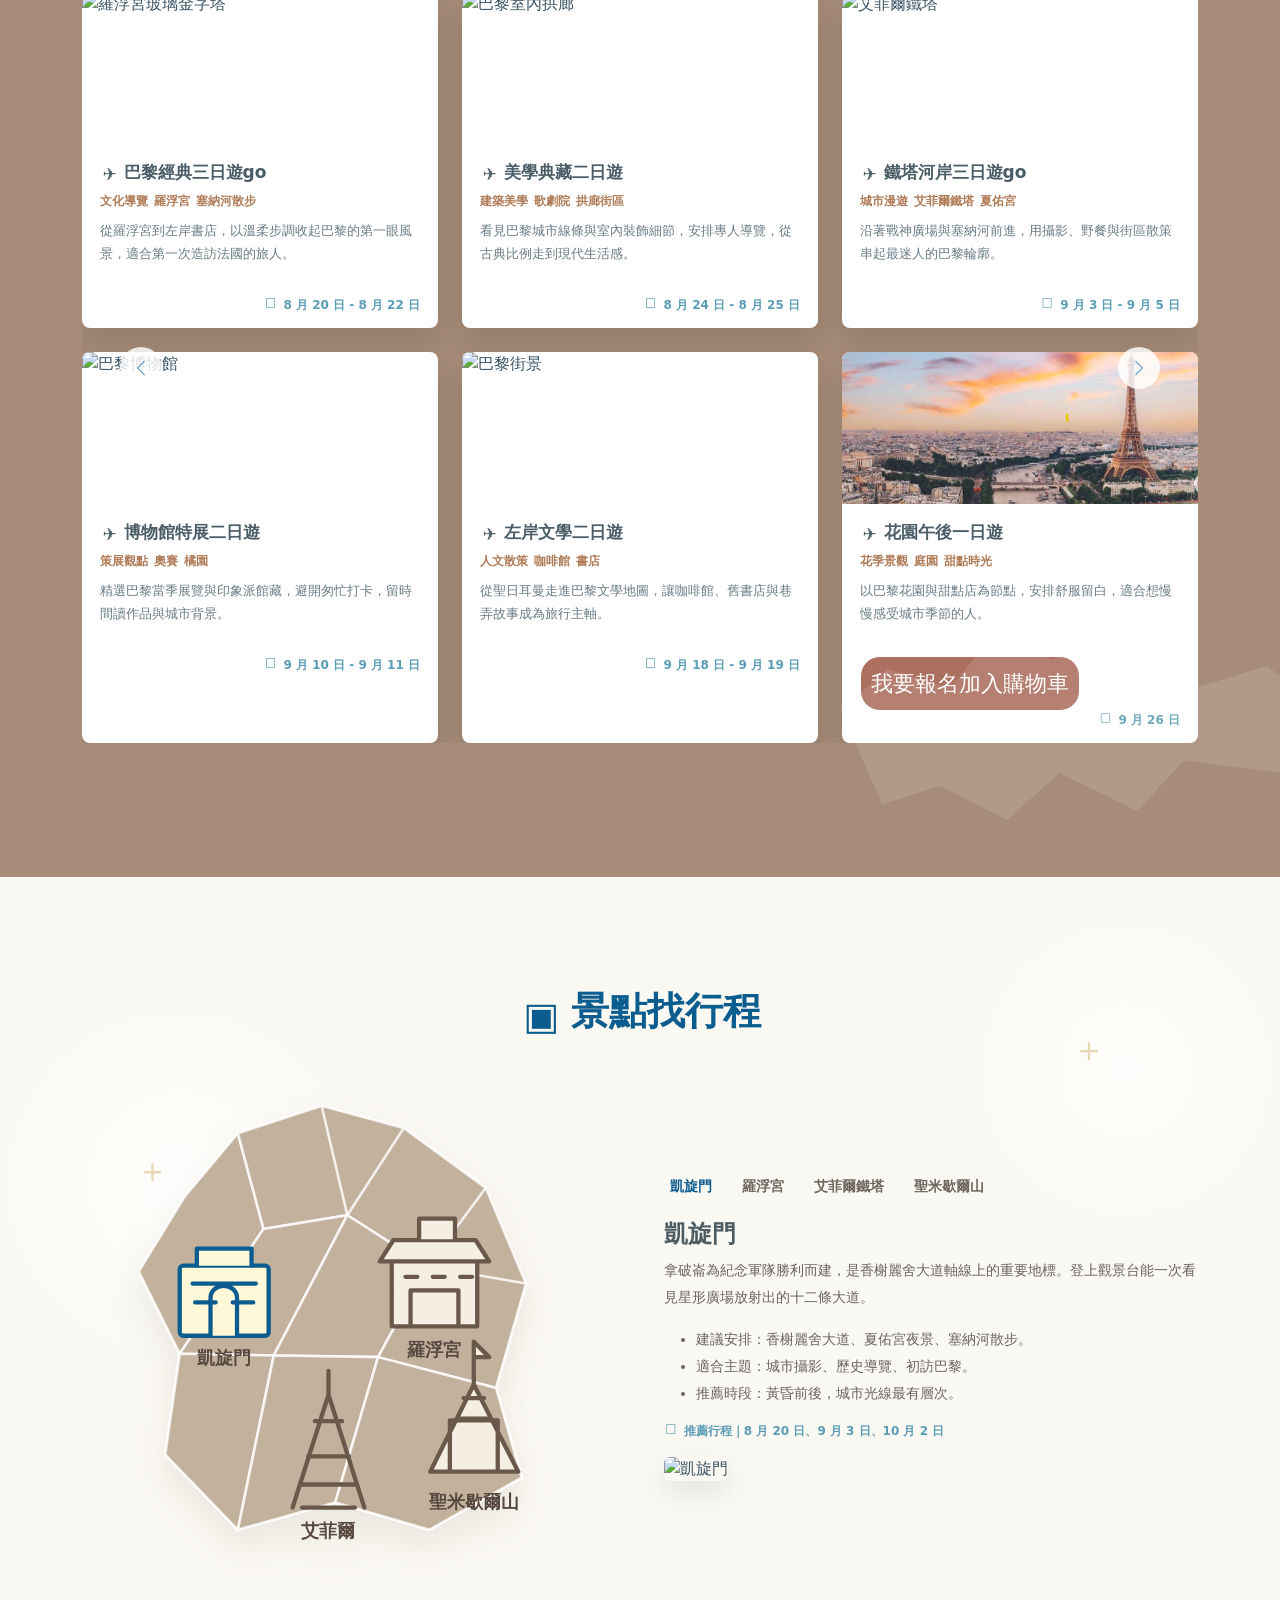
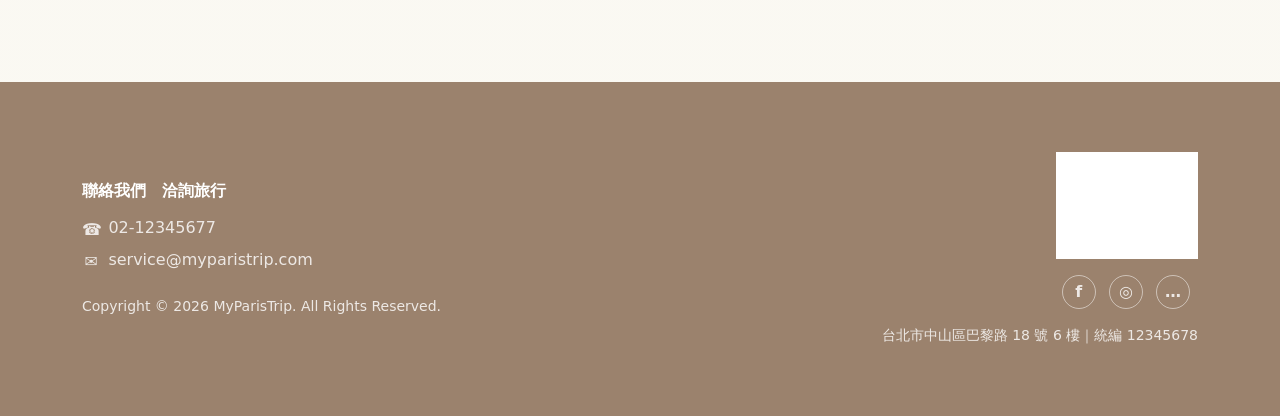
==== commit 696710cd: "window端測試" ====
--- a/index.html
+++ b/index.html
@@ -117,7 +117,7 @@
                     <article class="card tour-card">
                       <img src="https://images.unsplash.com/photo-1502602898657-3e91760cbb34?auto=format&fit=crop&w=800&q=80" alt="艾菲爾鐵塔">
                       <div class="card-body">
-                        <h3><i class="bi bi-airplane me-1"></i>鐵塔河岸三日遊</h3>
+                        <h3><i class="bi bi-airplane me-1"></i>鐵塔河岸三日遊go</h3>
                         <div class="tour-meta"><span>城市漫遊</span><span>艾菲爾鐵塔</span><span>夏佑宮</span></div>
                         <p>沿著戰神廣場與塞納河前進，用攝影、野餐與街區散策串起最迷人的巴黎輪廓。</p>
                         <div class="tour-date"><i class="bi bi-calendar2-week"></i> 9 月 3 日 - 9 月 5 日</div>
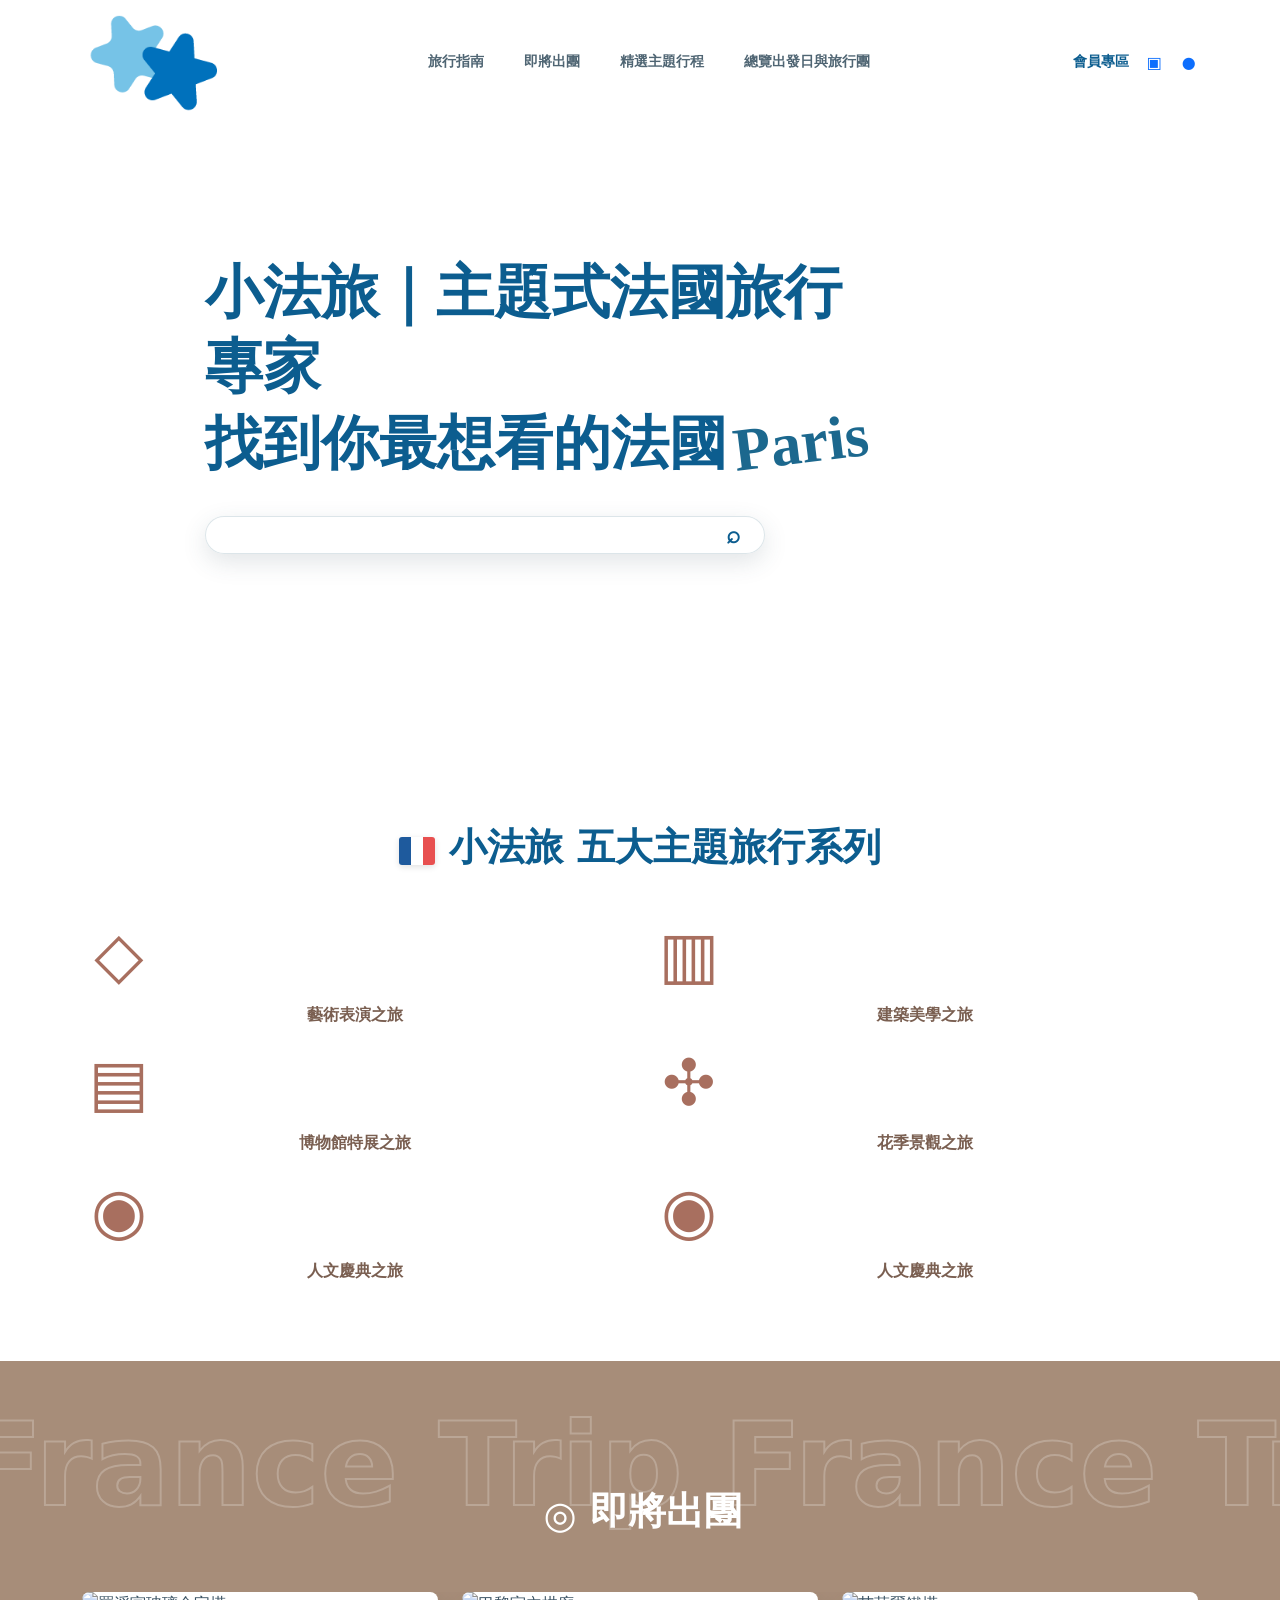
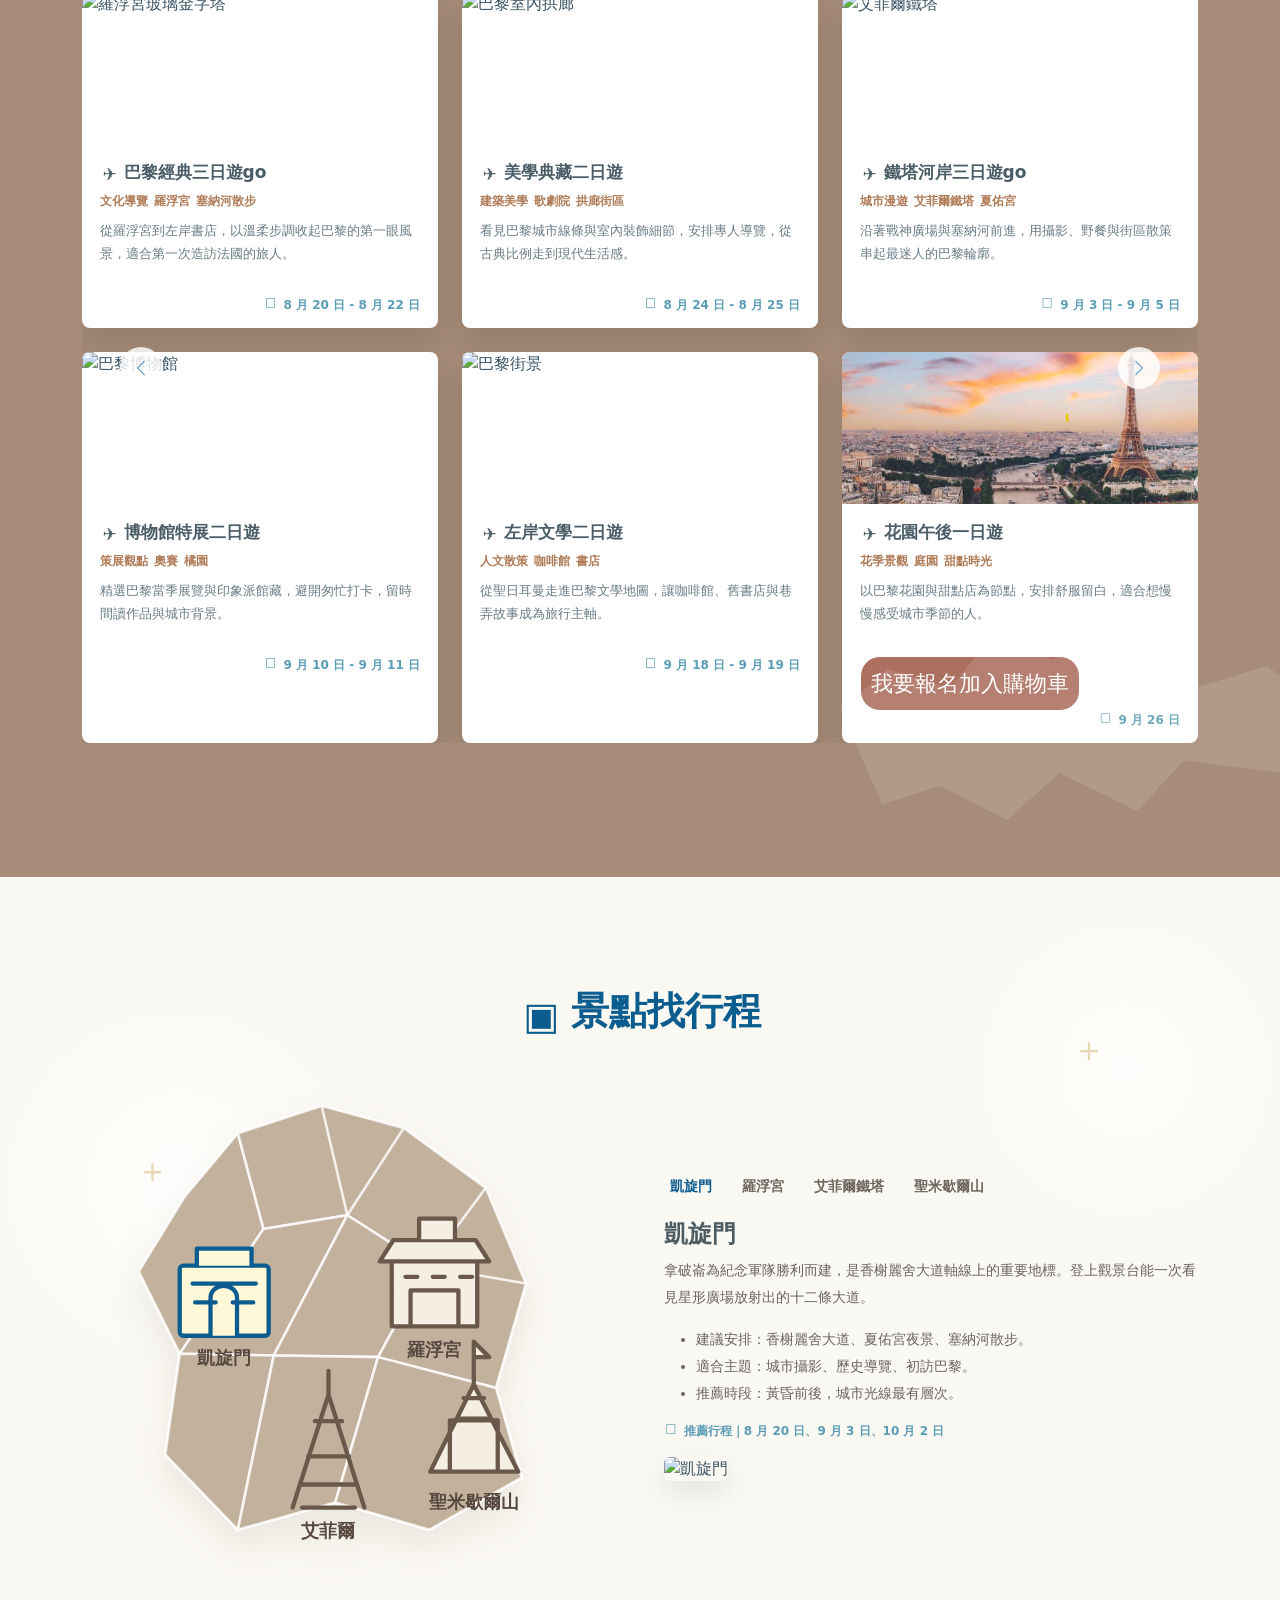
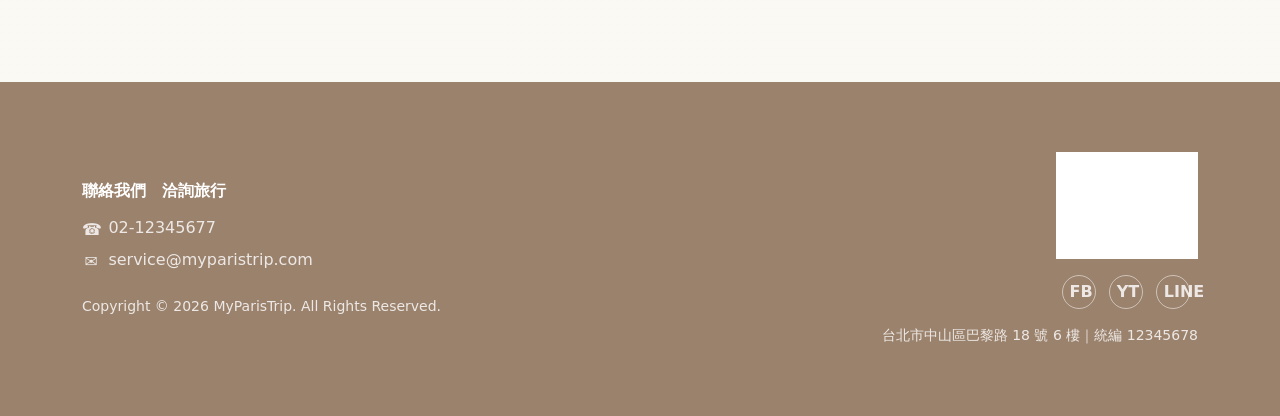
==== commit 360555cc: "頁尾的社群另開新視窗修改" ====
--- a/index.html
+++ b/index.html
@@ -320,9 +320,9 @@
               <img class="brand-logo" src="images/logo.png" alt="MyParisTrip 小法旅">
             </a>
             <div class="mb-3">
-              <a class="social-link" href="#" aria-label="Facebook"><i class="bi bi-facebook"></i></a>
-              <a class="social-link" href="#" aria-label="Instagram"><i class="bi bi-instagram"></i></a>
-              <a class="social-link" href="#" aria-label="LINE"><i class="bi bi-chat-dots"></i></a>
+              <a class="social-link" href="https://youtu.be/ZKdrC2MrI5k?si=BzhZxfjxw3vd9QHs" target="_blank" rel="noopener noreferrer" aria-label="Facebook"><i class="bi bi-facebook"></i></a>
+              <a class="social-link" href="https://youtu.be/Xj73y6J496s?si=YOoNlnZHlWgJrrNJ" target="_blank" rel="noopener noreferrer" aria-label="YouTube"><i class="bi bi-youtube"></i></a>
+              <a class="social-link" href="https://sites.google.com/view/artoojo/" target="_blank" rel="noopener noreferrer" aria-label="LINE"><i class="bi bi-chat-dots"></i></a>
             </div>
             <p class="small mb-0">台北市中山區巴黎路 18 號 6 樓｜統編 12345678</p>
           </div>
--- a/css/style.css
+++ b/css/style.css
@@ -51,9 +51,9 @@
 .bi-camera-fill::before { content: "▣"; }
 .bi-telephone::before { content: "☎"; }
 .bi-envelope::before { content: "✉"; }
-.bi-facebook::before { content: "f"; }
-.bi-instagram::before { content: "◎"; }
-.bi-chat-dots::before { content: "…"; }
+.bi-facebook::before { content: "FB"; }
+.bi-youtube::before { content: "YT"; }
+.bi-chat-dots::before { content: "LINE"; }
 
 .site-shell {
   max-width: 1440px;
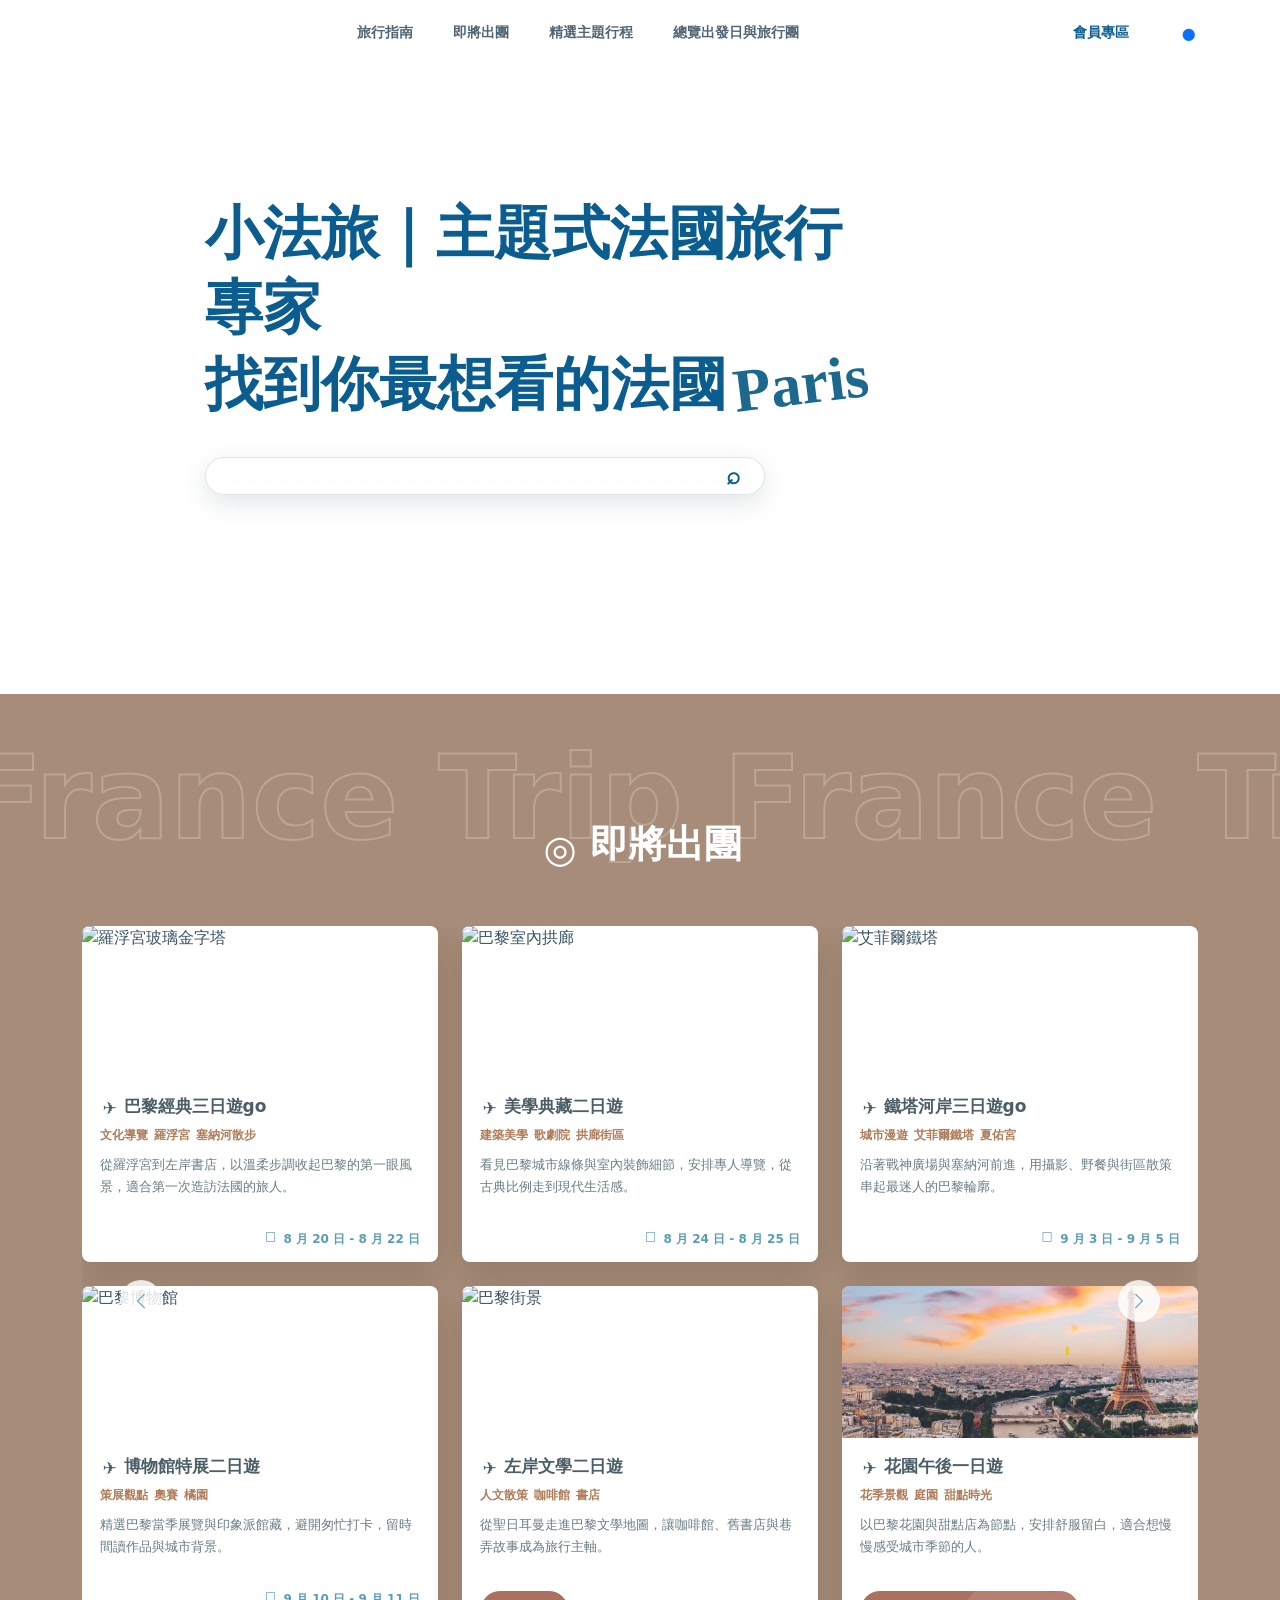
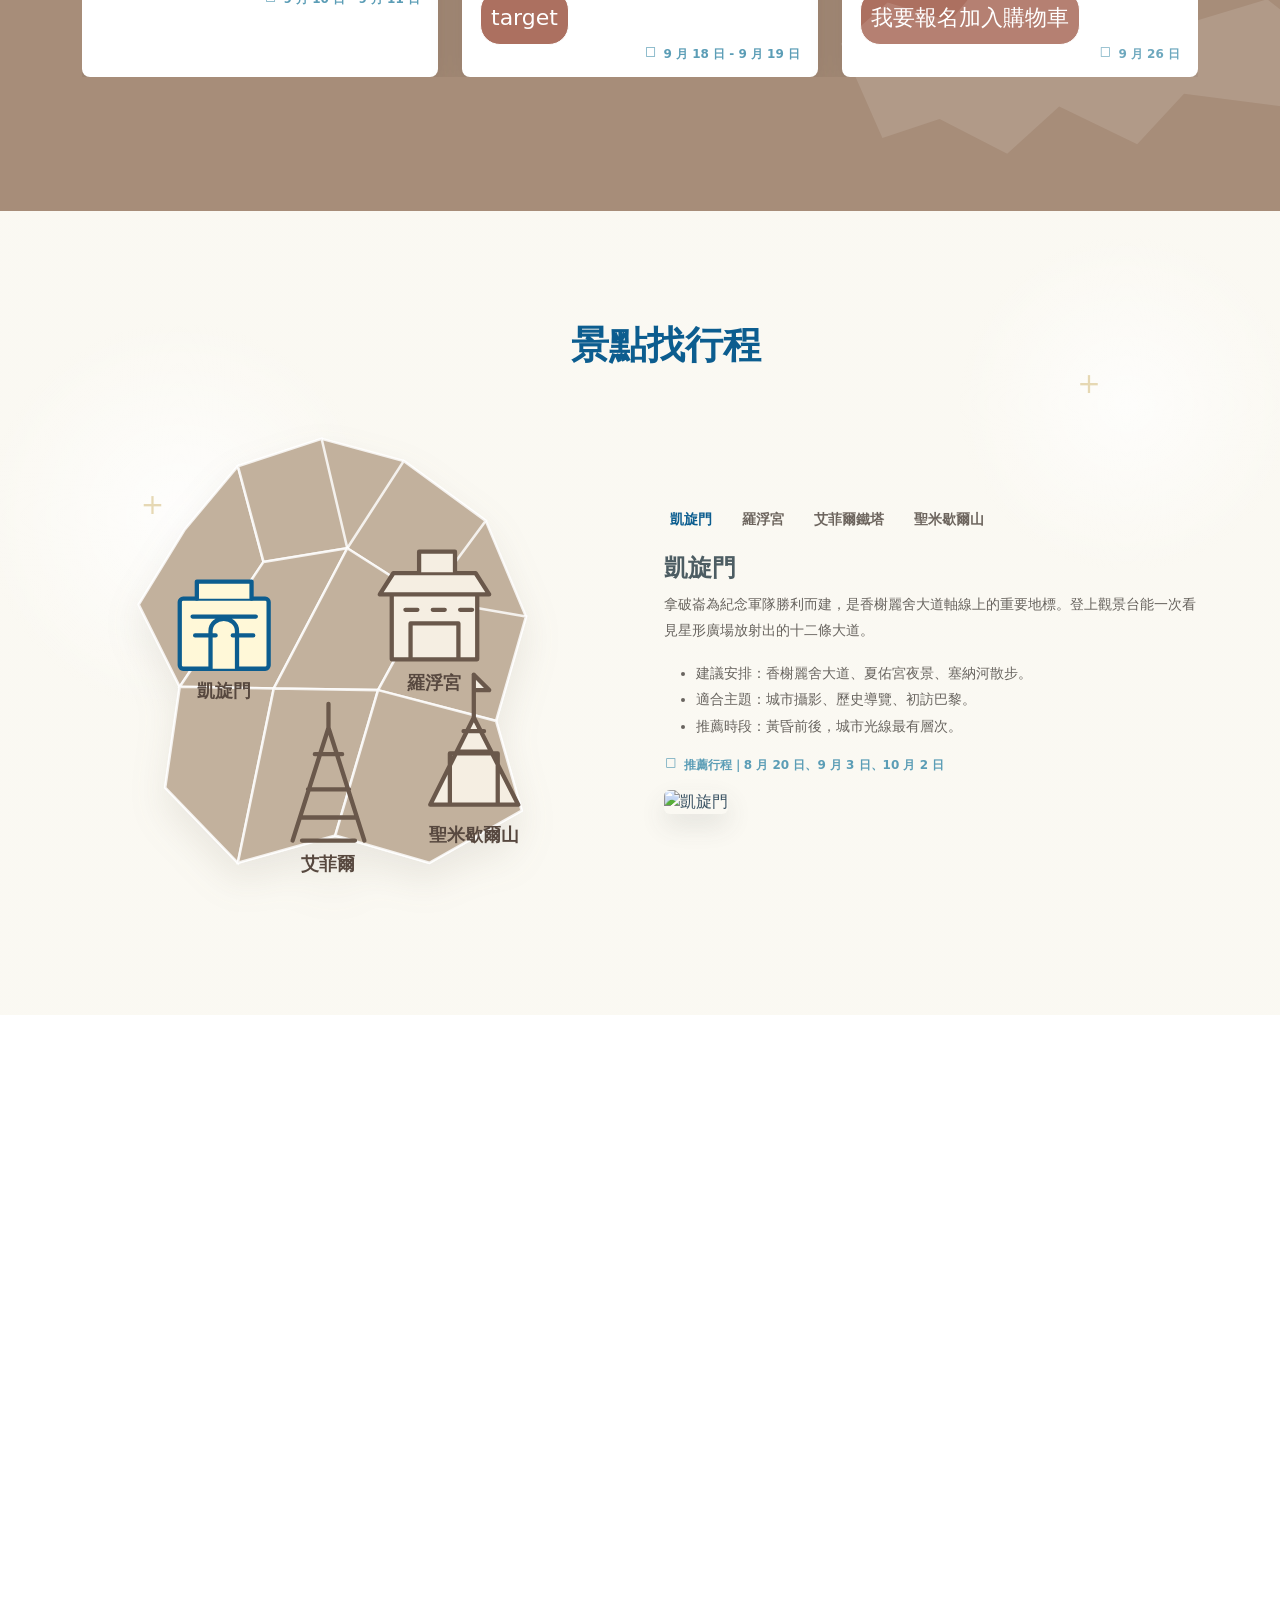
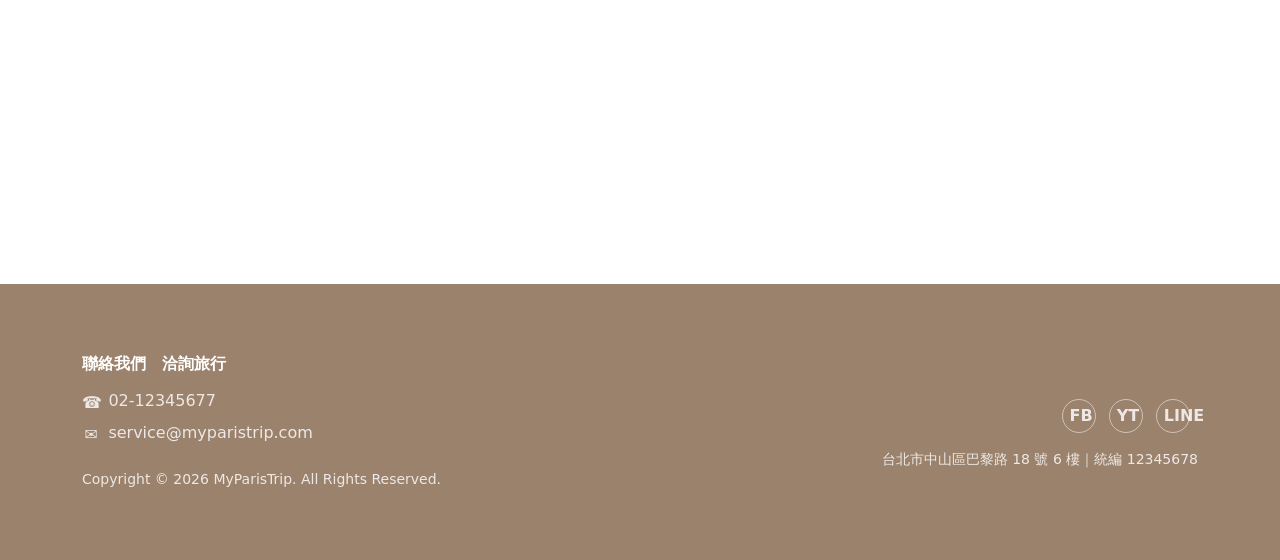
==== commit fd404acf: "新增fb、 lgoogle表單社群連結 新增社群連結" ====
--- a/index.html
+++ b/index.html
@@ -25,7 +25,7 @@
     <nav class="navbar navbar-expand-lg sticky-top">
       <div class="container">
         <a class="brand-mark" href="#" aria-label="MyParisTrip 首頁">
-          <img class="brand-logo" src="images/logo.png" alt="MyParisTrip 小法旅">
+          <!-- <img class="brand-logo" src="images/logo.png" alt="MyParisTrip 小法旅"> -->
         </a>
         <button class="navbar-toggler" type="button" data-bs-toggle="collapse" data-bs-target="#mainNav" aria-controls="mainNav" aria-expanded="false" aria-label="切換選單">
           <span class="navbar-toggler-icon"></span>
@@ -58,7 +58,7 @@
     </header>
 
     <main>
-      <section class="theme-section" id="themes">
+      <!-- <section class="theme-section" id="themes">
         <div class="container">
           <h2 class="section-title"><span class="flag" aria-hidden="true"><span></span><span></span><span></span></span>小法旅 五大主題旅行系列</h2>
           <div class="row justify-content-center g-4">
@@ -82,9 +82,9 @@
             </div>
           </div>
         </div>
-      </section>
-
-      <section class="tours-section" id="tours">
+      </section> -->
+
+      <section class="tours-section " id="tours">
         <div class="container position-relative">
           <h2 class="section-title"><i class="bi bi-globe-europe-africa me-2"></i>即將出團</h2>
           <div id="tourCarousel" class="carousel slide" data-bs-ride="false">
@@ -141,7 +141,7 @@
                       <div class="card-body">
                         <h3><i class="bi bi-airplane me-1"></i>左岸文學二日遊</h3>
                         <div class="tour-meta"><span>人文散策</span><span>咖啡館</span><span>書店</span></div>
-                        <p>從聖日耳曼走進巴黎文學地圖，讓咖啡館、舊書店與巷弄故事成為旅行主軸。</p>
+                        <p>從聖日耳曼走進巴黎文學地圖，讓咖啡館、舊書店與巷弄故事成為旅行主軸。</p><a href="product02_target.html" type="button" class="btnstyle" >target</a>
                         <div class="tour-date"><i class="bi bi-calendar2-week"></i> 9 月 18 日 - 9 月 19 日</div>
                       </div>
                     </article>
@@ -152,7 +152,7 @@
                       <div class="card-body">
                         <h3><i class="bi bi-airplane me-1"></i>花園午後一日遊</h3>
                         <div class="tour-meta"><span>花季景觀</span><span>庭園</span><span>甜點時光</span></div>
-                        <p>以巴黎花園與甜點店為節點，安排舒服留白，適合想慢慢感受城市季節的人。</p><a href="#" type="button" class="btnstyle" >我要報名加入購物車</a>
+                        <p>以巴黎花園與甜點店為節點，安排舒服留白，適合想慢慢感受城市季節的人。</p><a href="goal.html" type="button" class="btnstyle" >我要報名加入購物車</a>
                         <div class="tour-date"><i class="bi bi-calendar2-week"></i> 9 月 26 日</div>
                       </div>
                     </article>
@@ -304,7 +304,21 @@
           </div>
         </div>
       </section>
+
+        <section class="tours-section bg-white" id="tours">
+         <div class="container">
+          <div class="row">
+           <iframe class="col-lg-6 col-md-12" width="100%" height="600" src="https://www.facebook.com/plugins/post.php?href=https%3A%2F%2Fwww.facebook.com%2Fpermalink.php%3Fstory_fbid%3Dpfbid0h6MFZmqcTrwikCjbPVJJ3q7qDhGs9sLk1JNd1HA6ftCuW9EbVAeSp8QW1oPqLfmdl%26id%3D61592512385530&show_text=true&width=500" style="border:none;overflow:hidden" scrolling="no" frameborder="0" allowfullscreen="true" allow="autoplay; clipboard-write; encrypted-media; picture-in-picture; web-share"></iframe>
+            <div class="col-lg-6 col-md-12" width="100%" height="1200">
+           <iframe src="https://docs.google.com/forms/d/e/1FAIpQLSeUiS4_uTBE4fz1Wfqcv1BcMHxI3if-RcYtBvGzzN3VszkMhQ/viewform?embedded=true" width="100%" height="600" frameborder="0" marginheight="0" marginwidth="0">載入中…</iframe>
+          </div>
+         </div>
+         </div>
+        </section>
+
     </main>
+
+
 
     <footer class="footer" id="footer">
       <div class="container">
@@ -317,7 +331,7 @@
           </div>
           <div class="col-md-6 text-md-end">
             <a class="brand-mark justify-content-md-end text-white mb-3" href="#">
-              <img class="brand-logo" src="images/logo.png" alt="MyParisTrip 小法旅">
+              <!-- <img class="brand-logo" src="images/logo.png" alt="MyParisTrip 小法旅"> -->
             </a>
             <div class="mb-3">
               <a class="social-link" href="https://youtu.be/ZKdrC2MrI5k?si=BzhZxfjxw3vd9QHs" target="_blank" rel="noopener noreferrer" aria-label="Facebook"><i class="bi bi-facebook"></i></a>
@@ -330,37 +344,47 @@
       </div>
     </footer>
   </div>
-  <script>
-
-  // 「我要報名加入購物車」按鈕：顯示提示並送出 GA4 add_to_cart 事件。
-    var abc = document.querySelector(".btnstyle");
-    abc.addEventListener("click", function (event) {
-      event.preventDefault();
-
-      gtag("event", "add_to_cart", {
-        currency: "新台幣",
-        value: 30.03,
-        items: [
-          {
-            item_id: "TOUR_GARDEN_AFTERNOON_DAY",
-            item_name: "花園午後一日遊",
-            affiliation: "MyParisTrip 小法旅",
-            index: 0,
-            item_brand: "MyParisTrip",
-            item_category: "花季景觀",
-            item_category2: "一日遊",
-            item_category3: "巴黎",
-            item_list_id: "upcoming_tours",
-            item_list_name: "即將出團",
-            price: 30.03,
-            quantity: 1
-          }
-        ]
-      });
-
-      alert("您已將商品加入購物車");
-    }, false);
-  </script>
+
+
+<script>
+    // 「我要報名加入購物車」按鈕：顯示提示並送出 GA4 add_to_cart 事件。
+  var abc = document.querySelector(".btnstyle");
+  abc.addEventListener("click", function (event) {
+    // 1. 雖然我們用了 preventDefault() 阻止了預設跳轉
+    event.preventDefault();
+
+    // 2. 執行你的 GA4 事件追蹤
+    gtag("event", "add_to_cart", {
+      currency: "新台幣",
+      value: 30.03,
+      items: [
+        {
+          item_id: "TOUR_GARDEN_AFTERNOON_DAY",
+          item_name: "花園午後一日遊",
+          affiliation: "MyParisTrip 小法旅",
+          index: 0,
+          item_brand: "MyParisTrip",
+          item_category: "花季景觀",
+          item_category2: "一日遊",
+          item_category3: "巴黎",
+          item_list_id: "upcoming_tours",
+          item_list_name: "即將出團",
+          price: 30.03,
+          quantity: 1
+        }
+      ]
+    });
+
+    // 3. 執行提示
+    alert("您已將商品加入購物車");
+
+    // 4. [新增] 手動觸發頁面跳轉
+    // 這行程式碼會強迫瀏覽器前往指定的目標頁面
+    window.location.href = "goal.html";
+    
+  }, false);
+</script>
+
   <script src="js/bootstrap.bundle.min.js"></script>
   <script>
     const spots = {
--- a/css/style.css
+++ b/css/style.css
@@ -37,7 +37,7 @@
 }
 
 .bi-buildings-fill::before { content: "△"; }
-.bi-bag-heart-fill::before { content: "▣"; }
+.bi-bag-heart-fill::before { content: ""; }
 .bi-person-fill::before { content: "●"; }
 .bi-search::before { content: "⌕"; }
 .bi-palette2::before { content: "◇"; }
@@ -48,7 +48,7 @@
 .bi-globe-europe-africa::before { content: "◎"; }
 .bi-airplane::before { content: "✈"; }
 .bi-calendar2-week::before { content: "□"; }
-.bi-camera-fill::before { content: "▣"; }
+.bi-camera-fill::before { content: ""; }
 .bi-telephone::before { content: "☎"; }
 .bi-envelope::before { content: "✉"; }
 .bi-facebook::before { content: "FB"; }
@@ -56,7 +56,7 @@
 .bi-chat-dots::before { content: "LINE"; }
 
 .site-shell {
-  max-width: 1440px;
+  /* max-width: 1440px; */
   margin: 0 auto;
   overflow: hidden;
   background: #fff;
@@ -117,7 +117,7 @@
 }
 
 .hero::after {
-  content: "";
+  /* content: ""; */
   position: absolute;
   left: -5%;
   right: -5%;
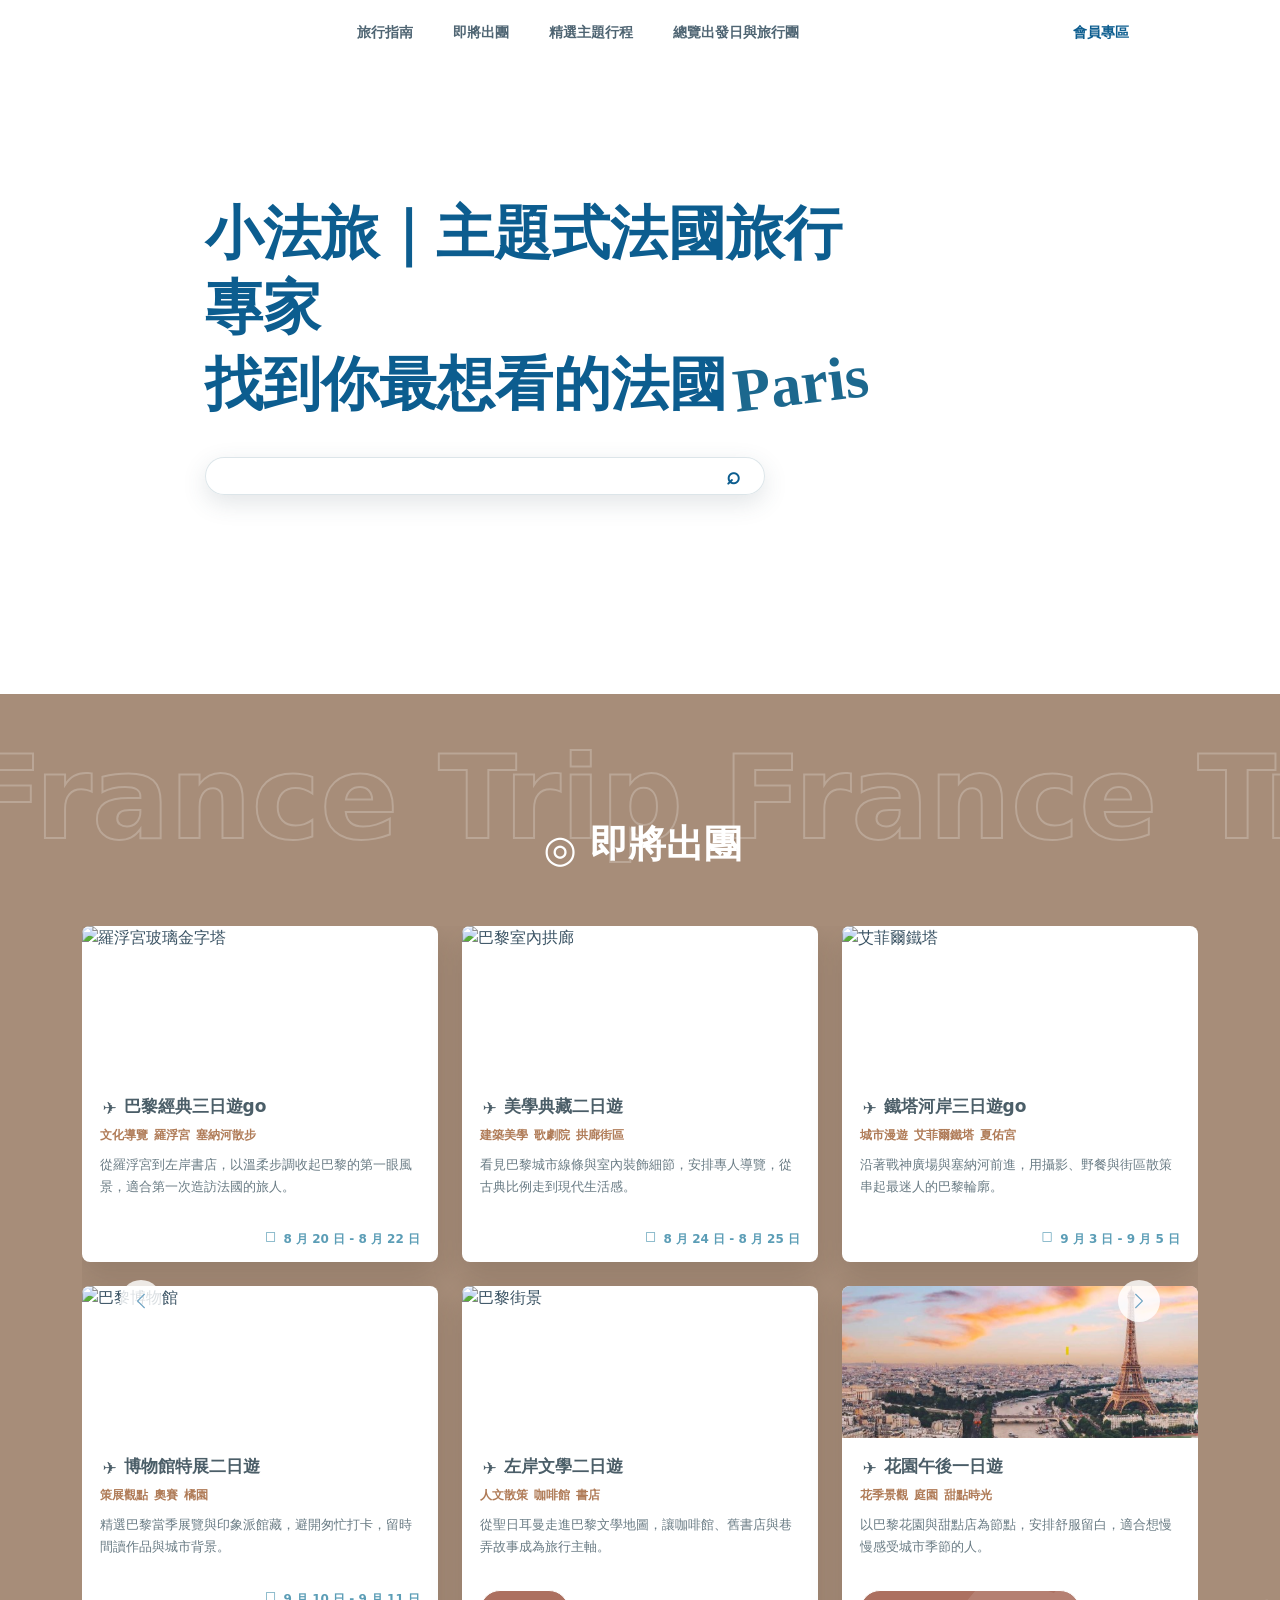
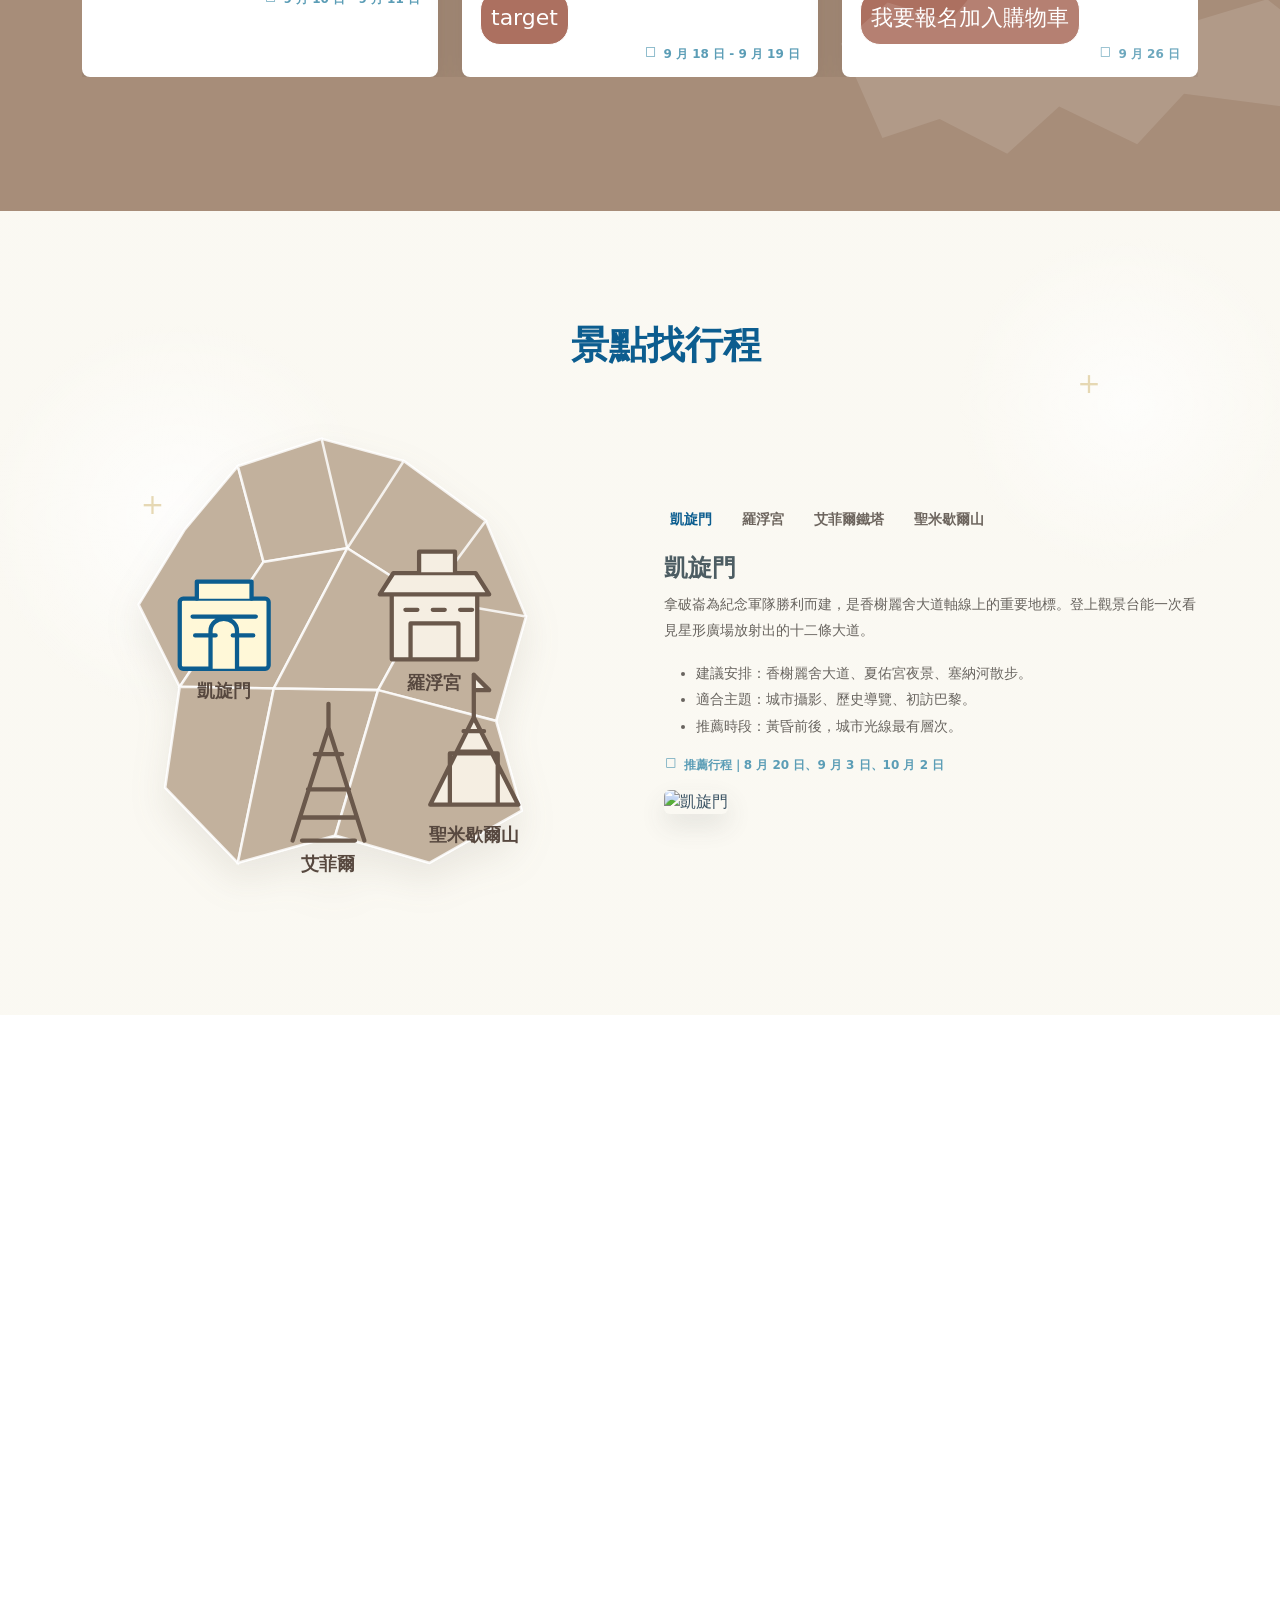
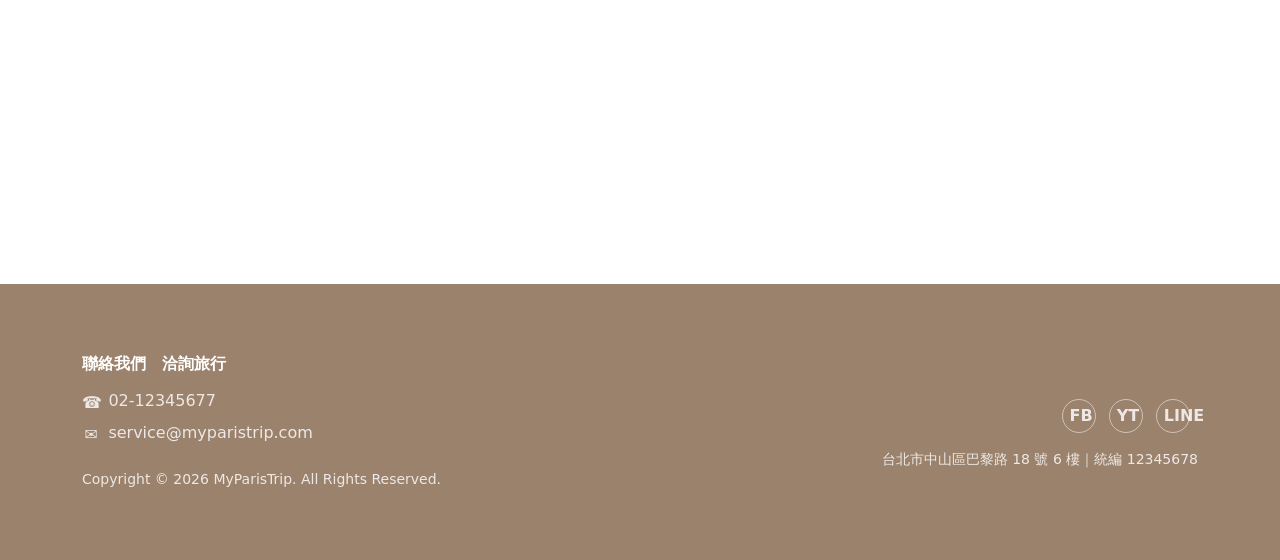
==== commit 1737b6d1: "微調 微調link" ====
--- a/index.html
+++ b/index.html
@@ -334,9 +334,9 @@
               <!-- <img class="brand-logo" src="images/logo.png" alt="MyParisTrip 小法旅"> -->
             </a>
             <div class="mb-3">
-              <a class="social-link" href="https://youtu.be/ZKdrC2MrI5k?si=BzhZxfjxw3vd9QHs" target="_blank" rel="noopener noreferrer" aria-label="Facebook"><i class="bi bi-facebook"></i></a>
-              <a class="social-link" href="https://youtu.be/Xj73y6J496s?si=YOoNlnZHlWgJrrNJ" target="_blank" rel="noopener noreferrer" aria-label="YouTube"><i class="bi bi-youtube"></i></a>
-              <a class="social-link" href="https://sites.google.com/view/artoojo/" target="_blank" rel="noopener noreferrer" aria-label="LINE"><i class="bi bi-chat-dots"></i></a>
+              <a class="social-link" href="https://www.facebook.com/profile.php?id=61592512385530" target="_blank" rel="noopener noreferrer" aria-label="Facebook"><i class="bi bi-facebook"></i></a>
+              <a class="social-link" href="https://sites.google.com/view/artoojo/" target="_blank" rel="noopener noreferrer" aria-label="YouTube"><i class="bi bi-youtube"></i></a>
+              <a class="social-link" href="https://lin.ee/ZBdGbqf" target="_blank" rel="noopener noreferrer" aria-label="LINE"><i class="bi bi-chat-dots"></i></a>
             </div>
             <p class="small mb-0">台北市中山區巴黎路 18 號 6 樓｜統編 12345678</p>
           </div>
--- a/css/style.css
+++ b/css/style.css
@@ -38,7 +38,7 @@
 
 .bi-buildings-fill::before { content: "△"; }
 .bi-bag-heart-fill::before { content: ""; }
-.bi-person-fill::before { content: "●"; }
+.bi-person-fill::before { content: ""; }
 .bi-search::before { content: "⌕"; }
 .bi-palette2::before { content: "◇"; }
 .bi-bank2::before { content: "▥"; }
